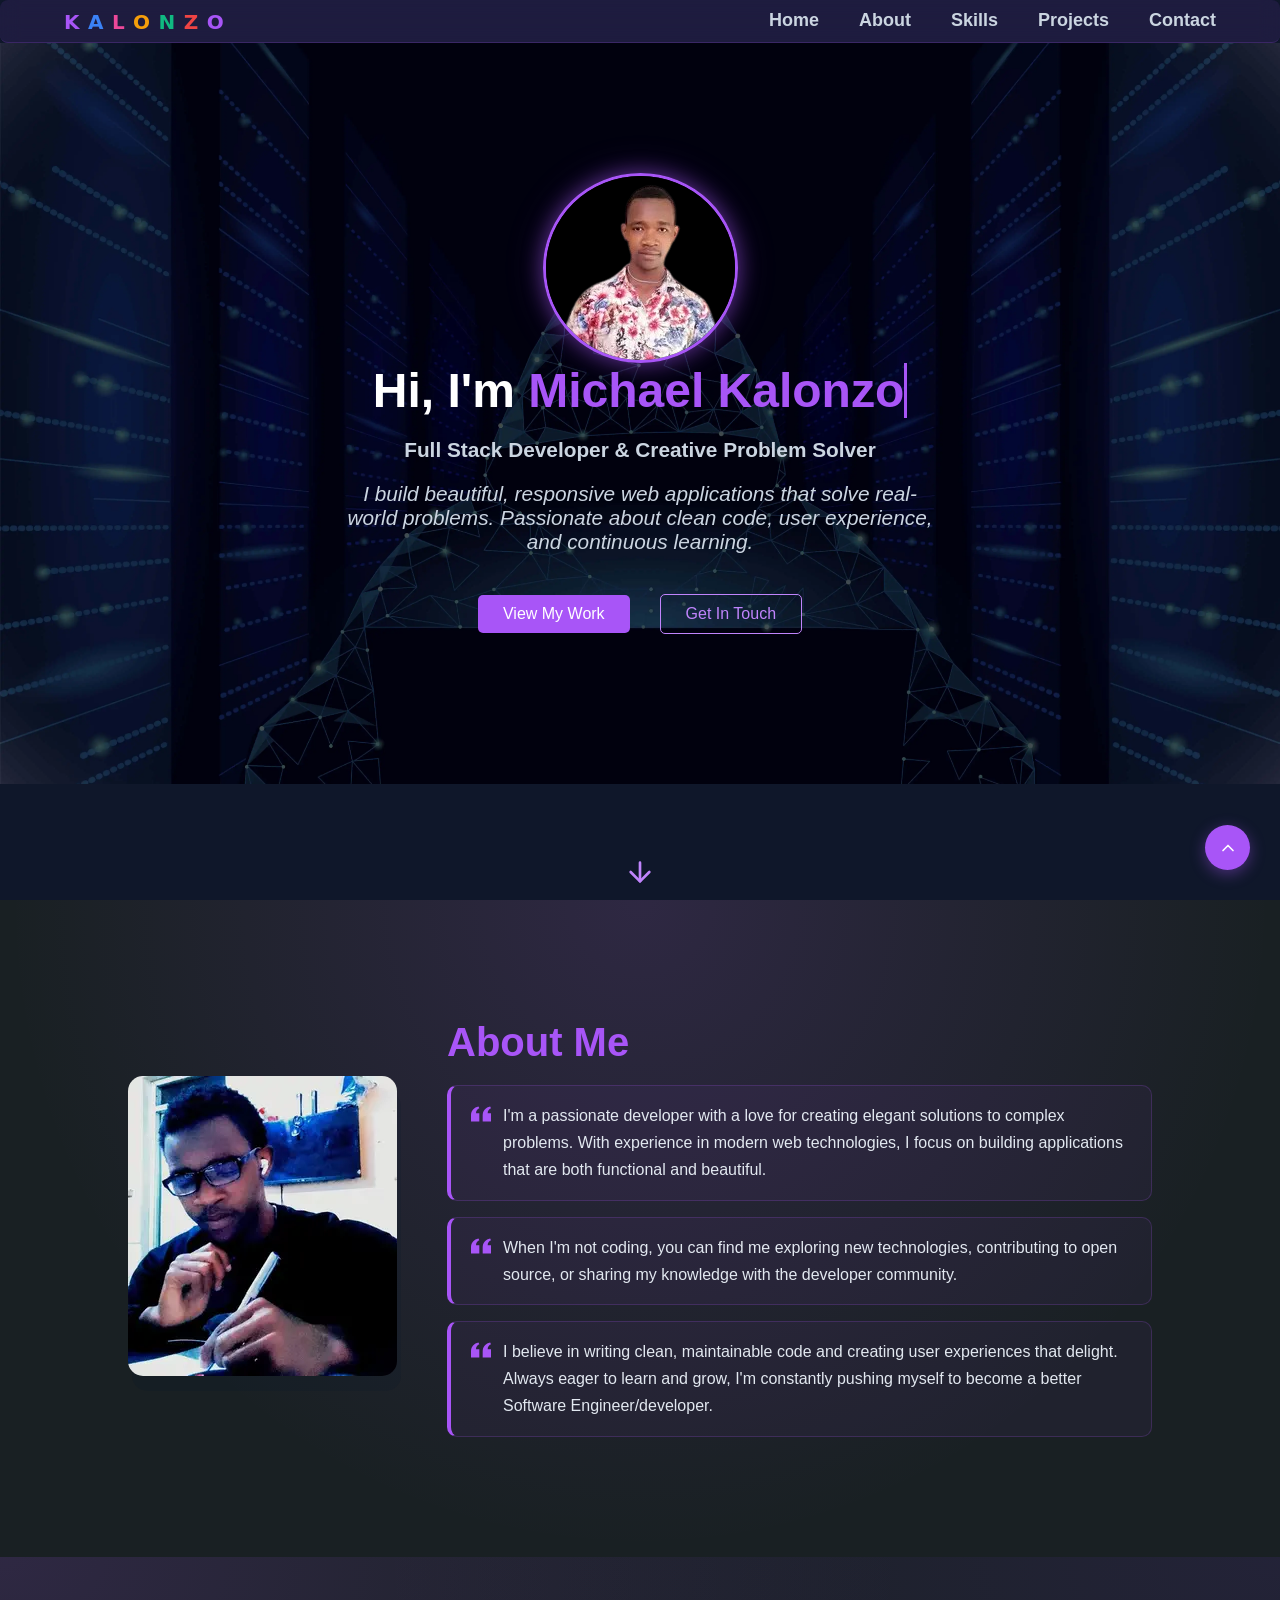
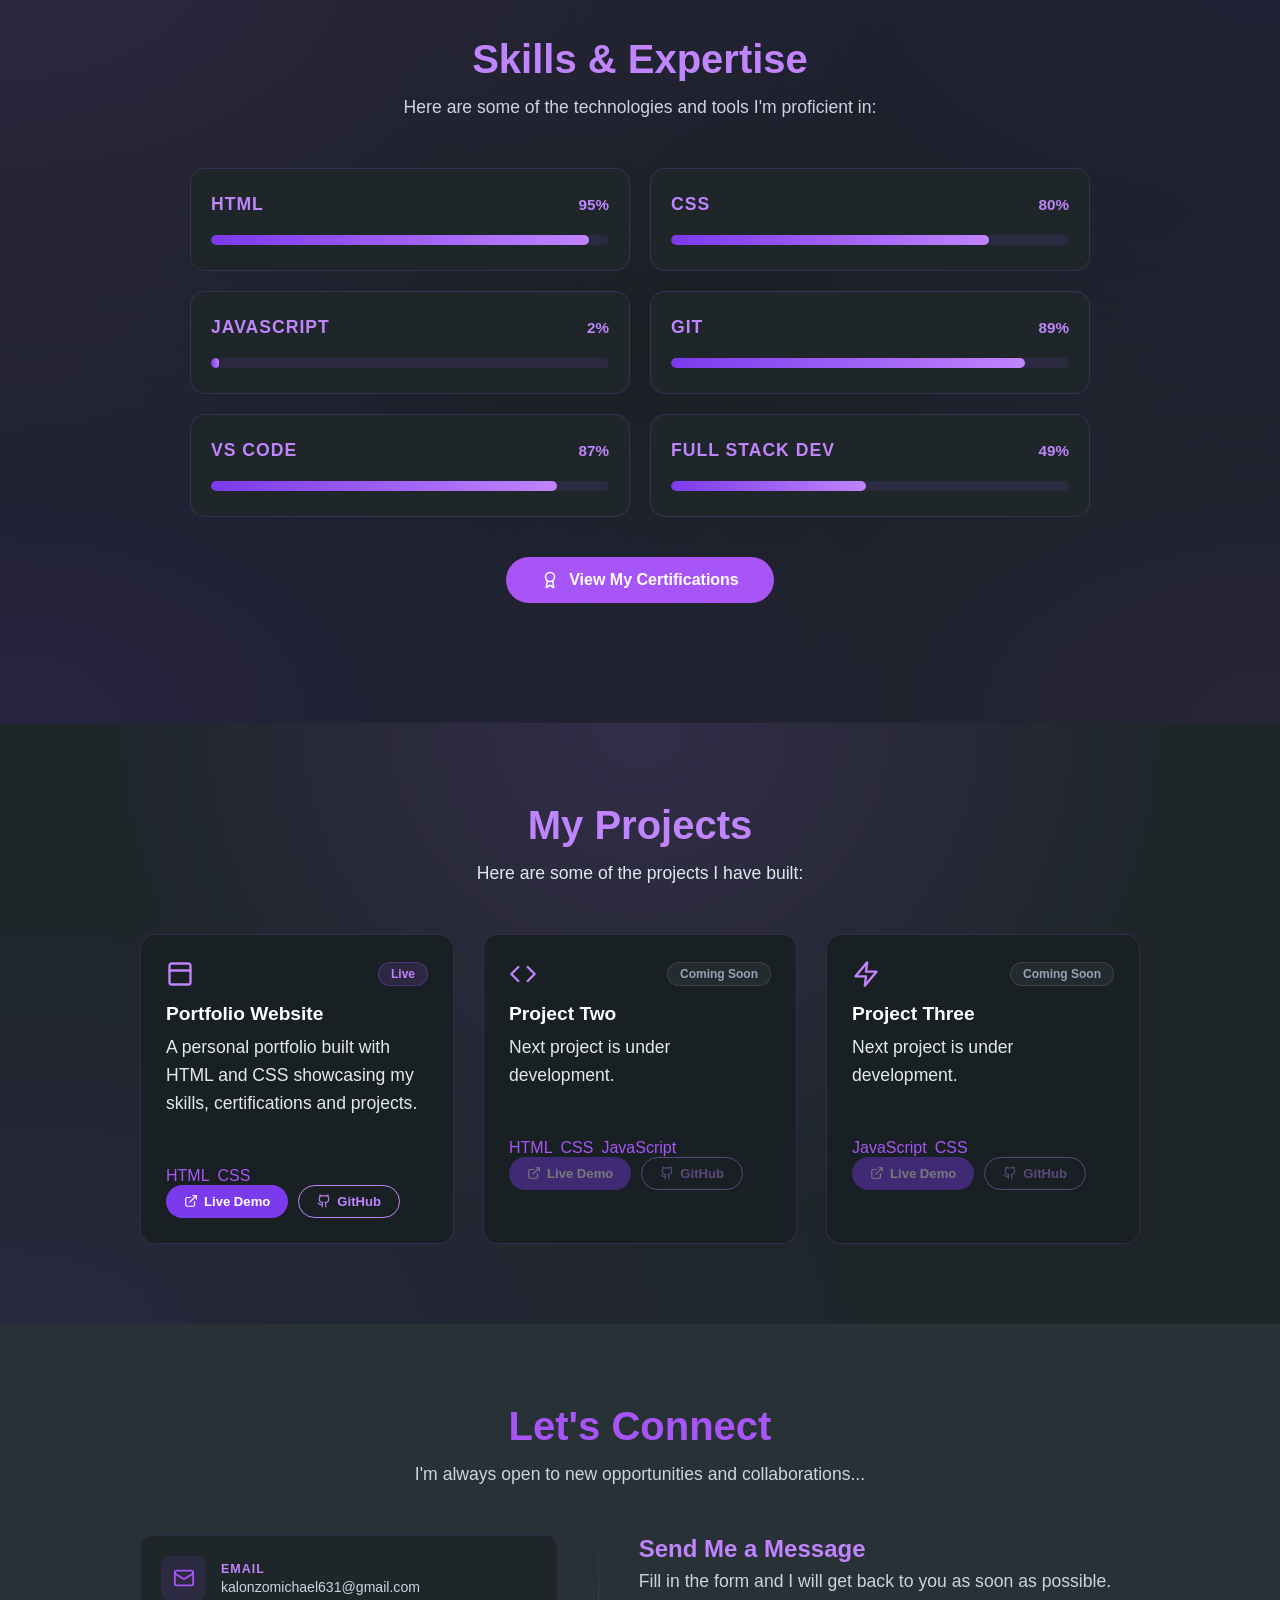
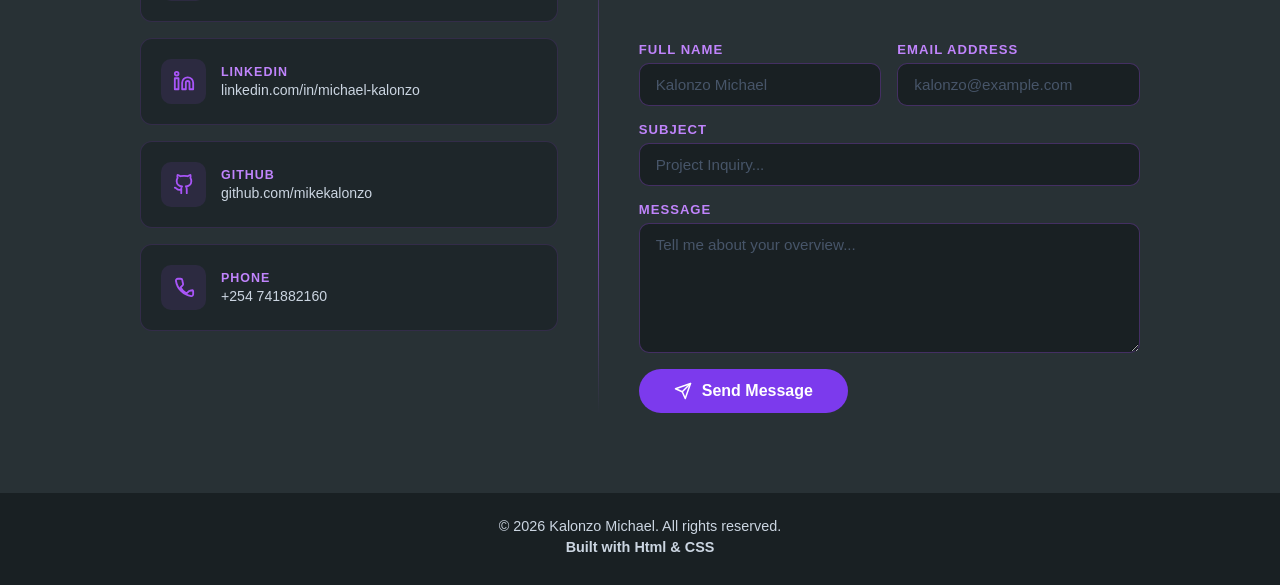
==== index.html @ 5a6665bb "updated the profile pic" ====
<!DOCTYPE html>
<html lang="en">
<head>
    <meta charset="UTF-8">
  <meta name="viewport" content="width=device-width, initial-scale=1.0">
    <title>Michael kalonzo</title>
    <link rel="stylesheet" href="style.css">
    <meta name="description" content="Michael Kalonzo - Full Stack Developer portfolio specializing in HTML, CSS and JavaScript.">
<!-- Google Analytics -->
<script async src="https://www.googletagmanager.com/gtag/js?id=G-BMLFF37FKC"></script>
<script>
    window.dataLayer = window.dataLayer || [];
    function gtag(){dataLayer.push(arguments);}
    gtag('js', new Date());
    gtag('config', 'G-BMLFF37FKC');
</script>
</head>
<body>
  <nav>
       <div class="logo">
    <span class="l1">K</span>
    <span class="l2">A</span>
    <span class="l3">L</span>
    <span class="l4">O</span>
    <span class="l5">N</span>
    <span class="l6">Z</span>
    <span class="l7">O</span>
</div>
      <ul>
        <li><a href="#home">Home</a></li>
        <li><a href="#about">About</a></li>
        <li><a href="#skills">Skills</a></li>
        <li><a href="#projects">Projects</a></li>
        <li><a href="#contact">Contact</a></li>
        </ul>
    </nav>
     <main>
        <section id="home">
<header class="hero"> 
    <img src="mike.profile.png.png" alt="Michael Kalonzo" class="profile-pic"> 
<h1>Hi, I'm <span class="typing">Michael Kalonzo</span></h1>
      <p><strong>Full Stack Developer & Creative Problem Solver</strong></p>
      <p><em>I build beautiful, responsive web applications that solve real-world problems. Passionate about clean code, user experience, and continuous learning.</em></p>
      <div class="button">
         <a href="#projects" class="btn primary">View My Work</a>
            <a href="#contact" class="btn secondary">Get In Touch</a>
      </div>
</header>
<div class="scroll-arrow">
    <a href="#about" aria-label="Scroll down to About section">
        <svg xmlns="http://www.w3.org/2000/svg" width="32" height="48" viewBox="0 0 24 24" fill="none" stroke="#c084fc" stroke-width="2" stroke-linecap="round" stroke-linejoin="round">
            <line x1="12" y1="5" x2="12" y2="19"/>
            <polyline points="19 12 12 19 5 12"/>
        </svg>
    </a>
</div>
        </section>
<section id="about">
<div class="about-container">
    <!-- Left side: Image -->
    <div class="about-image">
       <img src="Mr.Me.webp" alt="Michael Kalonzo" 
     width="450" height="300" loading="lazy">
    </div>
    <!-- Right side: Text -->
   <div class="about-text">
    <h2>About Me</h2>

    <div class="about-quote-grid">

        <div class="quote-card">
            <div class="quote-icon">
                <svg xmlns="http://www.w3.org/2000/svg" width="20" height="20" viewBox="0 0 24 24" fill="#a855f7">
                    <path d="M14.017 21v-7.391c0-5.704 3.731-9.57 8.983-10.609l.995 2.151c-2.432.917-3.995 3.293-3.995 5.847h4v10h-9.983zm-14.017 0v-7.391c0-5.704 3.748-9.57 9-10.609l.996 2.151c-2.433.917-3.996 3.293-3.996 5.847h3.983v10h-9.983z"/>
                </svg>
            </div>
            <p>I'm a passionate developer with a love for creating elegant solutions to complex problems. With experience in modern web technologies, I focus on building applications that are both functional and beautiful.</p>
        </div>

        <div class="quote-card">
            <div class="quote-icon">
                <svg xmlns="http://www.w3.org/2000/svg" width="20" height="20" viewBox="0 0 24 24" fill="#a855f7">
                    <path d="M14.017 21v-7.391c0-5.704 3.731-9.57 8.983-10.609l.995 2.151c-2.432.917-3.995 3.293-3.995 5.847h4v10h-9.983zm-14.017 0v-7.391c0-5.704 3.748-9.57 9-10.609l.996 2.151c-2.433.917-3.996 3.293-3.996 5.847h3.983v10h-9.983z"/>
                </svg>
            </div>
            <p>When I'm not coding, you can find me exploring new technologies, contributing to open source, or sharing my knowledge with the developer community.</p>
        </div>

        <div class="quote-card">
            <div class="quote-icon">
                <svg xmlns="http://www.w3.org/2000/svg" width="20" height="20" viewBox="0 0 24 24" fill="#a855f7">
                    <path d="M14.017 21v-7.391c0-5.704 3.731-9.57 8.983-10.609l.995 2.151c-2.432.917-3.995 3.293-3.995 5.847h4v10h-9.983zm-14.017 0v-7.391c0-5.704 3.748-9.57 9-10.609l.996 2.151c-2.433.917-3.996 3.293-3.996 5.847h3.983v10h-9.983z"/>
                </svg>
            </div>
            <p>I believe in writing clean, maintainable code and creating user experiences that delight. Always eager to learn and grow, I'm constantly pushing myself to become a better Software Engineer/developer.</p>
        </div>

    </div>
</div>   
</section>

<section id="skills">
    <h2>Skills & Expertise</h2>
    <p>Here are some of the technologies and tools I'm proficient in:</p>
    <div class="skills-container">
 <div class="skill-card">
     <div class="skill-header">
    <span class="skill-name">HTML</span>
    <span class="skill-percent">95%</span>
    </div>
    <div class="skill-bar">
        <div class="skill-fill" style="width: 95%;"></div>
    </div>
 </div>
 <div class="skill-card">
     <div class="skill-header">
    <span class="skill-name">CSS</span>
    <span class="skill-percent">80%</span>
    </div>
    <div class="skill-bar">
        <div class="skill-fill" style="width: 80%;"></div>
 </div>
 </div>
 <div class="skill-card">
     <div class="skill-header">
    <span class="skill-name">JavaScript</span>
    <span class="skill-percent">2%</span>
    </div>
    <div class="skill-bar">
        <div class="skill-fill" style="width: 2%;"></div>
    </div>
 </div>
 <div class="skill-card">
     <div class="skill-header">
<span class="skill-name">Git</span>
    <span class="skill-percent">89%</span>
         </div>
         <div class="skill-bar">
        <div class="skill-fill" style="width: 89%;"></div>
    </div>
 </div>
    <div class="skill-card">
         <div class="skill-header">
    <span class="skill-name">VS Code</span>
    <span class="skill-percent">87%</span>
    </div>
    <div class="skill-bar">
        <div class="skill-fill" style="width: 87%;"></div>
    </div>
    </div>
    <div class="skill-card">
         <div class="skill-header">
    <span class="skill-name">FULL STACK DEV</span>
    <span class="skill-percent">49%</span>
         </div>
    <div class="skill-bar">
        <div class="skill-fill" style="width: 49%;"></div>
    </div>
    </div>
    </div>
      <!-- Add this in your index.html, after the skills section -->
<div style="text-align: center; padding: 40px 0;">
    <a href="certifications.html" class="cert-nav-btn">
        <svg xmlns="http://www.w3.org/2000/svg" width="18" height="18" viewBox="0 0 24 24" fill="none" stroke="currentColor" stroke-width="2" stroke-linecap="round" stroke-linejoin="round">
            <circle cx="12" cy="8" r="6"/>
            <path d="M15.477 12.89L17 22l-5-3-5 3 1.523-9.11"/>
        </svg>
        View My Certifications
    </a>
</div>
</section>
<section id="projects">
    <h2>My Projects</h2>
    <p>Here are some of the projects I have built:</p>

    <div class="projects-container">

        <!-- Project 1 -->
        <div class="project-card">
            <div class="project-top">
                <svg xmlns="http://www.w3.org/2000/svg" width="28" height="28" viewBox="0 0 24 24" fill="none" stroke="#c084fc" stroke-width="2" stroke-linecap="round" stroke-linejoin="round">
                    <rect x="3" y="3" width="18" height="18" rx="2"/><path d="M3 9h18"/>
                </svg>
                <span class="project-status">Live</span>
            </div>
            <div class="project-info">
                <h3>Portfolio Website</h3>
                <p>A personal portfolio built with HTML and CSS showcasing my skills, certifications and projects.</p>
                <div class="project-tags">
                    <span class="tag">HTML</span>
                    <span class="tag">CSS</span>
                </div>
                <div class="project-links">
                    <a href="https://michael-kalonzo-portofolio.vercel.app" target="_blank" class="link-demo">
                        <svg xmlns="http://www.w3.org/2000/svg" width="14" height="14" viewBox="0 0 24 24" fill="none" stroke="currentColor" stroke-width="2" stroke-linecap="round" stroke-linejoin="round">
                            <path d="M18 13v6a2 2 0 0 1-2 2H5a2 2 0 0 1-2-2V8a2 2 0 0 1 2-2h6"/>
                            <polyline points="15 3 21 3 21 9"/><line x1="10" y1="14" x2="21" y2="3"/>
                        </svg>
                        Live Demo
                    </a>
                    <a href="https://github.com/mikekalonzo" target="_blank" class="link-github">
                        <svg xmlns="http://www.w3.org/2000/svg" width="14" height="14" viewBox="0 0 24 24" fill="none" stroke="currentColor" stroke-width="2" stroke-linecap="round" stroke-linejoin="round">
                            <path d="M15 22v-4a4.8 4.8 0 0 0-1-3.5c3 0 6-2 6-5.5.08-1.25-.27-2.48-1-3.5.28-1.15.28-2.35 0-3.5 0 0-1 0-3 1.5-2.64-.5-5.36-.5-8 0C6 2 5 2 5 2c-.3 1.15-.3 2.35 0 3.5A5.403 5.403 0 0 0 4 9c0 3.5 3 5.5 6 5.5-.39.49-.68 1.05-.85 1.65-.17.6-.22 1.23-.15 1.85v4"/>
                            <path d="M9 18c-4.51 2-5-2-7-2"/>
                        </svg>
                        GitHub
                    </a>
                </div>
            </div>
        </div>

        <!-- Project 2 -->
        <div class="project-card">
            <div class="project-top">
                <svg xmlns="http://www.w3.org/2000/svg" width="28" height="28" viewBox="0 0 24 24" fill="none" stroke="#c084fc" stroke-width="2" stroke-linecap="round" stroke-linejoin="round">
                    <polyline points="16 18 22 12 16 6"/><polyline points="8 6 2 12 8 18"/>
                </svg>
                <span class="project-status coming">Coming Soon</span>
            </div>
            <div class="project-info">
                <h3>Project Two</h3>
                <p>Next project is under development.</p>
                <div class="project-tags">
                    <span class="tag">HTML</span>
                    <span class="tag">CSS</span>
                    <span class="tag">JavaScript</span>
                </div>
                <div class="project-links">
                    <a href="#" class="link-demo disabled">
                        <svg xmlns="http://www.w3.org/2000/svg" width="14" height="14" viewBox="0 0 24 24" fill="none" stroke="currentColor" stroke-width="2" stroke-linecap="round" stroke-linejoin="round">
                            <path d="M18 13v6a2 2 0 0 1-2 2H5a2 2 0 0 1-2-2V8a2 2 0 0 1 2-2h6"/>
                            <polyline points="15 3 21 3 21 9"/><line x1="10" y1="14" x2="21" y2="3"/>
                        </svg>
                        Live Demo
                    </a>
                    <a href="#" class="link-github disabled">
                        <svg xmlns="http://www.w3.org/2000/svg" width="14" height="14" viewBox="0 0 24 24" fill="none" stroke="currentColor" stroke-width="2" stroke-linecap="round" stroke-linejoin="round">
                            <path d="M15 22v-4a4.8 4.8 0 0 0-1-3.5c3 0 6-2 6-5.5.08-1.25-.27-2.48-1-3.5.28-1.15.28-2.35 0-3.5 0 0-1 0-3 1.5-2.64-.5-5.36-.5-8 0C6 2 5 2 5 2c-.3 1.15-.3 2.35 0 3.5A5.403 5.403 0 0 0 4 9c0 3.5 3 5.5 6 5.5-.39.49-.68 1.05-.85 1.65-.17.6-.22 1.23-.15 1.85v4"/>
                            <path d="M9 18c-4.51 2-5-2-7-2"/>
                        </svg>
                        GitHub
                    </a>
                </div>
            </div>
        </div>

        <!-- Project 3 -->
        <div class="project-card">
            <div class="project-top">
                <svg xmlns="http://www.w3.org/2000/svg" width="28" height="28" viewBox="0 0 24 24" fill="none" stroke="#c084fc" stroke-width="2" stroke-linecap="round" stroke-linejoin="round">
                    <polygon points="13 2 3 14 12 14 11 22 21 10 12 10 13 2"/>
                </svg>
                <span class="project-status coming">Coming Soon</span>
            </div>
            <div class="project-info">
                <h3>Project Three</h3>
                <p>Next project is under development.</p>
                <div class="project-tags">
                    <span class="tag">JavaScript</span>
                    <span class="tag">CSS</span>
                </div>
                <div class="project-links">
                    <a href="#" class="link-demo disabled">
                        <svg xmlns="http://www.w3.org/2000/svg" width="14" height="14" viewBox="0 0 24 24" fill="none" stroke="currentColor" stroke-width="2" stroke-linecap="round" stroke-linejoin="round">
                            <path d="M18 13v6a2 2 0 0 1-2 2H5a2 2 0 0 1-2-2V8a2 2 0 0 1 2-2h6"/>
                            <polyline points="15 3 21 3 21 9"/><line x1="10" y1="14" x2="21" y2="3"/>
                        </svg>
                        Live Demo
                    </a>
                    <a href="#" class="link-github disabled">
                        <svg xmlns="http://www.w3.org/2000/svg" width="14" height="14" viewBox="0 0 24 24" fill="none" stroke="currentColor" stroke-width="2" stroke-linecap="round" stroke-linejoin="round">
                            <path d="M15 22v-4a4.8 4.8 0 0 0-1-3.5c3 0 6-2 6-5.5.08-1.25-.27-2.48-1-3.5.28-1.15.28-2.35 0-3.5 0 0-1 0-3 1.5-2.64-.5-5.36-.5-8 0C6 2 5 2 5 2c-.3 1.15-.3 2.35 0 3.5A5.403 5.403 0 0 0 4 9c0 3.5 3 5.5 6 5.5-.39.49-.68 1.05-.85 1.65-.17.6-.22 1.23-.15 1.85v4"/>
                            <path d="M9 18c-4.51 2-5-2-7-2"/>
                        </svg>
                        GitHub
                    </a>
                </div>
            </div>
        </div>

    </div>
</section><section id="contact">
    <h2>Let's Connect</h2>
    <p>I'm always open to new opportunities and collaborations...</p>

    <div class="contact-wrapper">

        <!-- LEFT SIDE - Contact Cards -->
        <div class="contact-left">

            <div class="contact-card">
                <div class="icon">
                    <svg xmlns="http://w3.org" width="24" height="24" viewBox="0 0 24 24" fill="none" stroke="currentColor" stroke-width="2" stroke-linecap="round" stroke-linejoin="round"><rect width="20" height="16" x="2" y="4" rx="2"/><path d="m22 7-8.97 5.7a1.94 1.94 0 0 1-2.06 0L2 7"/></svg>
                </div>
                <div class="contact-info">
                    <span class="contact-label">Email</span>
                    <a href="mailto:kalonzomichael631@gmail.com" aria-label="Send me an email at kalonzomichael631@gmail.com">kalonzomichael631@gmail.com</a>
                </div>
            </div>

            <div class="contact-card">
                <div class="icon">
                    <svg xmlns="http://www.w3.org/2000/svg" width="24" height="24" viewBox="0 0 24 24" fill="none" stroke="currentColor" stroke-width="2" stroke-linecap="round" stroke-linejoin="round"><path d="M16 8a6 6 0 0 1 6 6v7h-4v-7a2 2 0 0 0-4 0v7h-4v-7a6 6 0 0 1 6-6z"/><rect width="4" height="12" x="2" y="9"/><circle cx="4" cy="4" r="2"/></svg>
                </div>
                <div class="contact-info">
                    <span class="contact-label">LinkedIn</span>
                    <a href="https://www.linkedin.com/in/michael-kalonzo-631b1b1b1/" target="_blank" aria-label="View my LinkedIn profile">linkedin.com/in/michael-kalonzo</a>
                </div>
            </div>

            <div class="contact-card">
                <div class="icon">
                    <svg xmlns="http://w3.org" width="24" height="24" viewBox="0 0 24 24" fill="none" stroke="currentColor" stroke-width="2" stroke-linecap="round" stroke-linejoin="round"><path d="M15 22v-4a4.8 4.8 0 0 0-1-3.5c3 0 6-2 6-5.5.08-1.25-.27-2.48-1-3.5.28-1.15.28-2.35 0-3.5 0 0-1 0-3 1.5-2.64-.5-5.36-.5-8 0C6 2 5 2 5 2c-.3 1.15-.3 2.35 0 3.5A5.403 5.403 0 0 0 4 9c0 3.5 3 5.5 6 5.5-.39.49-.68 1.05-.85 1.65-.17.6-.22 1.23-.15 1.85v4"/><path d="M9 18c-4.51 2-5-2-7-2"/></svg>
                </div>
                <div class="contact-info">
                    <span class="contact-label">GitHub</span>
                    <a href="https://github.com/mikekalonzo" target="_blank" aria-label="View my GitHub profile">github.com/mikekalonzo</a>
                </div>
            </div>

            <div class="contact-card">
                <div class="icon">
                    <svg xmlns="http://www.w3.org/2000/svg" width="24" height="24" viewBox="0 0 24 24" fill="none" stroke="currentColor" stroke-width="2" stroke-linecap="round" stroke-linejoin="round"><path d="M22 16.92v3a2 2 0 0 1-2.18 2A19.79 19.79 0 0 1 3.21 5.18 2 2 0 0 1 5.23 3h3a2 2 0 0 1 2 1.72c.13 1.21.37 2.39.72 3.53a2 2 0 0 1-.45 1.95l-2.27 2.27a16 16 0 0 0 6.59 6.59l2.27-2.27a2 2 0 0 1 .95-.52c1.14-.35 2.33-.59 3.54-.72A2 2 0 0 1 22 16.92z"/></svg>
                </div>
                <div class="contact-info">
                    <span class="contact-label">Phone</span>
                    <a href="tel:+254741882160" aria-label="Call me at +254 741882160">+254 741882160</a>
                </div>
            </div>

        </div>

        <!-- DIVIDING LINE -->
        <div class="contact-divider"></div>

        <!-- RIGHT SIDE - Contact Form -->
        <div class="contact-right">
            <h3>Send Me a Message</h3>
            <p>Fill in the form and I will get back to you as soon as possible.</p>

            <form class="contact-form" action="https://formspree.io/f/mqeozejb" method="POST">

                <div class="form-row">
                    <div class="form-group">
                        <label for="name">Full Name</label>
                        <input type="text" id="name" name="name" placeholder="Kalonzo Michael" required>
                    </div>
                    <div class="form-group">
                        <label for="email">Email Address</label>
                        <input type="email" id="email" name="email" placeholder="kalonzo@example.com" required>
                    </div>
                </div>

                <div class="form-group">
                    <label for="subject">Subject</label>
                    <input type="text" id="subject" name="subject" placeholder="Project Inquiry..." required>
                </div>

                <div class="form-group">
                    <label for="message">Message</label>
                    <textarea id="message" name="message" rows="5" placeholder="Tell me about your overview..." required></textarea>
                </div>

                <button type="submit" class="submit-btn">
                    <svg xmlns="http://www.w3.org/2000/svg" width="18" height="18" viewBox="0 0 24 24" fill="none" stroke="currentColor" stroke-width="2" stroke-linecap="round" stroke-linejoin="round">
                        <line x1="22" y1="2" x2="11" y2="13"/>
                        <polygon points="22 2 15 22 11 13 2 9 22 2"/>
                    </svg>
                    Send Message
                </button>

            </form>
        </div>

    </div>
</section>
    
    </main>
    <footer>
        <div class="footer-content">
        <p>&copy; 2026 Kalonzo Michael. All rights reserved.</p>
        <p class="built-with">Built with Html & CSS</p>
        </div>
    </footer>
    <!-- Back to top button -->
    <a href="#home" class="back-top" aria-label="Back to top">
        <svg xmlns="http://www.w3.org/2000/svg" width="20" height="20" viewBox="0 0 24 24" fill="none" stroke="currentColor" stroke-width="2" stroke-linecap="round" stroke-linejoin="round">
            <polyline points="18 15 12 9 6 15"/>
        </svg>
    </a>
</body>
</html>
---- style.css ----
/* General Styles */
* {
    margin: 0;
    padding: 0;
    box-sizing: border-box;
}
html {
    scroll-behavior: smooth;
}


body {
        font-family: 'Segoe UI', Tahoma, Geneva, Verdana, sans-serif;
    margin: 0;
    padding: 0;
    background-color: #0f172a; /* Dark background color */
    color: white; /* Text color */      
}
/* image styling */
img.profile-pic {
    width: 195px;
    height: 190px;
    border-radius: 50%;
    object-fit: cover;
    margin: 0 auto;
    display: block;
     border: 3px solid #a855f7;
    box-shadow: 0 0 20px rgba(168, 85, 247, 0.5),
                0 0 40px rgba(168, 85, 247, 0.2);
    transition: all 0.4s ease;
    
}
img.profile-pic:hover {
    transform: scale(1.05);
    box-shadow: 0 0 30px rgba(168, 85, 247, 0.8),
                0 0 60px rgba(168, 85, 247, 0.4);
}
.typing {
    color: #a855f7;
    border-right: 3px solid #a855f7;
    display: inline-block;
    animation: blink 0.9s step-end infinite;
}

@keyframes blink {
    50% { border-color: transparent }
}

span {
    color: #a855f7 /* Purple color for span text */
}
/* Navigation Bar */
nav {
      background-color: rgba(168, 85, 247, 0.1);
    backdrop-filter: blur(10px);
    border-bottom: 1px solid rgba(168, 85, 247, 0.2);
    padding: 10px 5% 8px;
    display: flex;
    justify-content: space-between;
    position: sticky;
    top: 0;
      z-index: 1000; /* Ensure it stays above other content */
      border-radius: 8px;

}
nav ul {
    list-style: none;
    display: flex;
    gap: 20px;
    margin: 0;
    padding: 0;
    
}
nav ul li {
    margin-left: 20px;
}
nav a {
    color:  #cbd5e1;
    text-decoration: none;
    font-size: 18px;
    transition: color 0.2s ease;
    font-weight: bold;
   
}
nav a:hover {
    color: #a855f7; /* Purple color on hover */
}
@media (max-width: 768px) {
    nav {
        flex-direction: column;
        align-items: center;
        gap: 20px;
        padding: 15px 5%;
    }

    nav ul {
        flex-wrap: wrap;
        justify-content: center;
        gap: 20px;
    }

    nav ul li {
        margin-left: 0;
    }

    nav a {
        font-size: 16px;
    }
}
/* Hero Section */
.hero {
    padding: 130px 40px 150px;
    text-align: center;
    background-image: url('Hacker.webp'); /* Replace with your background image */
    background-size: cover;
    background-position: center;
    min-height: 400px; /* Ensure it takes up enough vertical space */
    align-items: center;
     display: flex;
     justify-content: center;
     flex-direction: column;
     
}
.hero h1 {
    font-size: 3rem;
}

    .hero p {
    font-size: 1.3rem;
    margin-top: 20px;
    max-width: 600px;
    margin-left: auto;
    margin-right: auto;
    color: #cbd5e1
}

.button {
    display: flex;
    justify-content: center;
    align-items: center;
    gap: 30px;
    margin-top: 40px;
}
.btn {
    display: inline-block;
    padding: 10px 25px;
    color: white;
    text-decoration: none;
    border-radius: 5px;
    margin-top: 0;
}
.primary {
     background: #a855f7; 
    color: #ffffff;
}

.secondary {
     border: 1px solid #c084fc;
      color: #c084fc; 
    }
.secondary:hover {
    background: black;
    color: white;
    font-weight: bold;
}
@media (max-width: 768px) {
    .hero {
        padding: 80px 15px 30px;
        min-height: auto;
    }

    .hero h1 {
        font-size: 1.8rem;
    }

    .hero p {
        font-size: 1rem;
        margin-top: 15px;
        max-width: 100%;
    }

    img.profile-pic {
        width: 130px;
        height: 130px;
    }

    .btn {
        padding: 8px 18px;
        font-size: 0.9rem;
        margin: 6px;
    }

    .button {
        display: flex;
        flex-direction: row;
        align-items: center;
        gap: 10px;
    }
}
.logo span {
    font-weight: 800;
    font-size: 20px;
    letter-spacing: 4px;
    transition: all 0.3s ease;
    display: inline-block;
    font-family: system-ui, -apple-system, BlinkMacSystemFont, 'Segoe UI', Roboto, Oxygen, Ubuntu, Cantarell, 'Open Sans', 'Helvetica Neue', sans-serif;
}

/* Each letter gets its own color */
.l1 { color: #a855f7; }  /* purple */
.l2 { color: #3b82f6; }  /* blue */
.l3 { color: #ec4899; }  /* pink */
.l4 { color: #f59e0b; }  /* yellow */
.l5 { color: #10b981; }  /* green */
.l6 { color: #ef4444; }  /* red */
.l7 { color: #a855f7; }  /* purple */

/* Each letter bounces up on hover */
.logo:hover .l1 { transform: translateY(-4px); }
.logo:hover .l2 { transform: translateY(-4px); animation-delay: 0.05s; }
.logo:hover .l3 { transform: translateY(-4px); animation-delay: 0.1s; }
.logo:hover .l4 { transform: translateY(-4px); animation-delay: 0.15s; }
.logo:hover .l5 { transform: translateY(-4px); animation-delay: 0.2s; }
.logo:hover .l6 { transform: translateY(-4px); animation-delay: 0.25s; }
.logo:hover .l7 { transform: translateY(-4px); animation-delay: 0.3s; }


@media (max-width:768px) {
      .logo {
        margin-left: 0;
        font-size: 20px;
        letter-spacing: 3px;
        justify-content: center;
        color:#c084fc;
    }
}
.about-container {
    display: flex;
    align-items: center; /* Center items vertically */
    gap: 50px; /* Space between image and text */
    padding: 120px 10%;
    width: 100%;
    box-sizing: border-box;
    background-color: rgb(25, 32, 35);
  background-image: radial-gradient(ellipse at top, rgba(168, 85, 247, 0.15), transparent 70%);
}
.about-image img {
    max-width: 450px; /* prevent image from being too large */
    width: 100%;
    height: 300px;
    border-radius: 15px; /* Rounded corners */
    box-shadow: 4px 15px rgba(5, 21, 41, 0.15);
}
.about-text {
    flex: 1; /* Take up remaining space */
}
.about-text h2 {
    font-size: 2.5rem;
    margin-bottom: 20px;
    color: #a855f7; /* Purple color for heading */
}
.about-text p {
    font-size: 1.2rem;
    line-height: 1.6;
    color: #cbd5e1; /* Lighter text color for readability */
    margin-bottom: 15px;
}
.about-quote-grid {
    display: grid;
    grid-template-columns: 1fr;
    gap: 16px;
    margin-top: 20px;
}
.quote-card {
    background-color: rgba(168, 85, 247, 0.05);
    border: 1px solid rgba(168, 85, 247, 0.2);
    border-left: 4px solid #a855f7; /* purple left border accent */
    border-radius: 10px;
    padding: 16px 20px;
    display: flex;
    gap: 12px;
    align-items: flex-start;
    transition: all 0.3s ease;
}
.quote-card:hover {
    background-color: rgba(168, 85, 247, 0.1);
    border-left-color: #c084fc;
    transform: translateX(5px); /* slides right on hover */
}
.quote-icon {
    flex-shrink: 0;
    margin-top: 2px;
}

.quote-card p {
    font-size: 1rem;
    line-height: 1.7;
    color: #e2e8f0;
    margin: 0;
}

/* Mobile */
@media (max-width: 768px) {
    .quote-card {
        padding: 14px 16px;
    }

    .quote-card p {
        font-size: 0.9rem;
    }
}
.cert-nav-btn {
    display: inline-flex;
    align-items: center;
    gap: 10px;
    padding: 14px 35px;
    background-color: #a855f7;
    color: #ffffff;
    border-radius: 25px;
    text-decoration: none;
    font-weight: bold;
    font-size: 1rem;
    transition: all 0.3s ease;
}

.cert-nav-btn:hover {
    background-color: transparent;
    border: 2px solid #c084fc;
    color: #c084fc;
}
/* Media Queries for Responsiveness */
@media (max-width: 768px) {
    .about-container {
        flex-direction: column;
        text-align: center;
        padding: 40px 5%;
        gap: 20px;
    }
    .about-image img {
        max-width: 100%;
        height: auto;
    }
    .about-text {
        margin-top: 20px;
    }
    .about-text h2 {
        font-size: 1.6rem;
        margin-bottom: 12px;
    }
    .about-text p {
        font-size: 0.95rem;
        margin-bottom: 10px;
        line-height: 1.5;
    }
}
/* Contact Section */
#contact {
    padding: 80px 10%;
    background-color: rgb(40, 49, 53);
    text-align: center;
}

#contact h2 {
    font-size: 2.5rem;
    color: #a855f7;
    margin-bottom: 15px;
}

#contact p {
    font-size: 1.1rem;
    color: #cbd5e1;
    margin-bottom: 50px;
}

/* Grid container */
.contact-container {
    display: grid;
    grid-template-columns: repeat(2, 1fr); /* 2 cards per row */
    gap: 16px;
    margin-bottom: 40px;
    max-width: 700px;   /* keeps it centered and not too wide */
    margin: 0 auto 40px;
}

.contact-card {
    background-color: rgb(30, 38, 42);
    border: 1px solid rgba(168, 85, 247, 0.15);
    border-radius: 12px;
    padding: 20px;
    display: flex;
    flex-direction: row;  /* icon and text side by side */
    align-items: center;
    gap: 15px;
    transition: all 0.3s ease;
}

.contact-card:hover {
    border-color: #a855f7;
    transform: translateY(-3px);
    box-shadow: 0 8px 20px rgba(168, 85, 247, 0.15);
}

/* Icon */
.icon {
    background-color: rgba(168, 85, 247, 0.1);
    border-radius: 10px;
    width: 45px;
    height: 45px;
    display: flex;
    align-items: center;
    justify-content: center;
    flex-shrink: 0;  /* stops icon from shrinking */
}

.icon svg {
    color: #a855f7;
    width: 22px;
    height: 22px;
}

/* Text */
.contact-info {
    display: flex;
    flex-direction: column;
    gap: 3px;
    text-align: left;
}

.contact-label {
    font-size: 0.78rem;
    color: #c084fc;
    font-weight: bold;
    text-transform: uppercase;
    letter-spacing: 1px;
}

.contact-info a {
    font-size: 0.88rem;
    color: #cbd5e1;
    text-decoration: none;
    transition: color 0.3s ease;
}

.contact-info a:hover {
    color: #c084fc;
}
/* Mobile - stack to 1 column */
@media (max-width: 480px) {
    .contact-container {
        grid-template-columns: 1fr;
    }
}

/* Footer */
footer {
    background-color: rgb(25, 32, 35);
    padding: 25px 10%;
    text-align: center;
}

.footer-content p {
    color: #cbd5e1;
    font-size: 0.9rem;
    margin-bottom: 5px;
}
footer p:hover {
  color: #a855f7;
  transition: 0.3s;
  cursor: pointer;
}


.built-with {
    color: #a855f7;
    font-size: 0.85rem;
    font-weight: bold;
}

/* Mobile responsive */
@media (max-width: 768px) {
    .contact-container {
        grid-template-columns: repeat(2, 1fr); /* 2 cards per row on tablet */
    }
}

@media (max-width: 480px) {
    .contact-container {
        grid-template-columns: 1fr; /* 1 card per row on mobile */
    }

    #contact {
        padding: 60px 5%;
    }
}
/* Skill Section */
#skills {
    padding: 80px 10%;
    text-align: center;
    background-color: rgb(25, 32, 35);
    background-image:
        radial-gradient(at 0% 0%, rgba(168, 85, 247, 0.15) 0px, transparent 50%),
        radial-gradient(at 100% 0%, rgba(124, 58, 237, 0.1) 0px, transparent 50%),
        radial-gradient(at 100% 100%, rgba(168, 85, 247, 0.1) 0px, transparent 50%),
        radial-gradient(at 0% 100%, rgba(124, 58, 237, 0.15) 0px, transparent 50%);
}
#skills h2 {
    font-size: 2.5rem;
    color: #c084fc;
    margin-bottom: 15px;
}
#skills p {
    font-size: 1.1rem;
    color: #cbd5e1;
    margin-bottom: 50px;
    max-width: 600px;
    margin-left: auto;
    margin-right: auto;
}
.skills-container {
    display: grid;
     grid-template-columns: repeat(3, 1fr); /* exactly 3 columns */
    gap: 20px;
     max-width: 900px;    /* limits the total width */
     margin: 0 auto;
}
.skill-card {
    background-color: rgb(30, 38, 42);
    border: 1px solid rgba(168, 85, 247, 0.2);
    border-radius: 15px;
    padding: 25px 20px;
    transition: all 0.3s ease;
    text-align: left;
    text-align: left;
}
.skill-card:hover {
    border-color: #c084fc;
    transform: translateY(-5px);
    box-shadow: 0 10px 30px rgba(168, 85, 247, 0.2);
}
.skill-header {
    display: flex;
    align-items: center;
    margin-bottom: 20px;
    justify-content: space-between;
}
.skill-name {
    font-size: 1.1rem;
    color: #c084fc;
    font-weight: bold;
letter-spacing: 1px;
text-transform: uppercase;
}
.skill-percent {
    font-size: 0.95rem;
    color: #c084fc;
    font-weight: bold;
}
.skill-bar {
    width: 100%;
    height: 10px;
    background-color: rgba(168, 85, 247, 0.1);
    border-radius: 30px;
    overflow: hidden;
}
.skill-fill {
    height: 100%;
    border-radius: 30px;
    background: linear-gradient(90deg, #7c3aed, #c084fc);
}
/* Mobile */
@media (max-width: 768px) {
    #skills {
        padding: 60px 5%;
    }

    #skills h2 {
        font-size: 1.8rem;
    }

    #skills p {
        font-size: 0.95rem;
        margin-bottom: 30px;
    }

   .skills-container {
        grid-template-columns: repeat(2, 1fr); /* 2 columns on tablet */
    }
    .skill-card {
        padding: 20px 15px;
    }
}
 .skills-container {
        grid-template-columns: repeat(2, 1fr); /* 2 columns on tablet */
    }
.scroll-arrow {
    margin-top: 64px;
    display: flex;
    justify-content: center;
}

.scroll-arrow a {
    display: inline-block;
    animation: bounce 0.9s infinite;
    text-decoration: none;
    cursor: wait;
}

@keyframes bounce {
    0%, 100% { transform: translateY(0); }
    50% { transform: translateY(10px); }
}
#projects {
    padding: 80px 10%;
    text-align: center;
    background-color: rgb(30, 38, 42);
    background-image:
        radial-gradient(ellipse at top, rgba(168, 85, 247, 0.15), transparent 60%),
        radial-gradient(ellipse at bottom left, rgba(124, 58, 237, 0.1), transparent 50%);
}

#projects h2 {
    font-size: 2.5rem;
    color: #c084fc;
    margin-bottom: 15px;
}

#projects p {
    font-size: 1.1rem;
    color: #e2e8f0;
    margin-bottom: 50px;
}

.projects-container {
    display: grid;
    grid-template-columns: repeat(auto-fit, minmax(280px, 1fr));
    gap: 29px;
    max-width: 1000px;
    margin: 0 auto;
}

.project-card {
    background-color: rgb(25, 32, 35);
    border: 1px solid rgba(168, 85, 247, 0.2);
    border-radius: 15px;
    padding: 25px;
    text-align: left;
    display: flex;
    flex-direction: column;
    gap: 15px;
    transition: all 0.3s ease;
    position: relative;
    overflow: hidden;
}

.project-card::before {
    content: '';
    position: absolute;
    top: 0; left: 0; right: 0;
    height: 3px;
    background: linear-gradient(90deg, #7c3aed, #c084fc);
    opacity: 0;
    transition: opacity 0.3s ease;
}

.project-card:hover {
    border-color: #c084fc;
    transform: translateY(-5px);
    box-shadow: 0 10px 30px rgba(168, 85, 247, 0.2);
}

.project-card:hover::before {
    opacity: 1;
}

.project-top {
    display: flex;
    justify-content: space-between;
    align-items: center;
}

.project-status {
    font-size: 0.75rem;
    font-weight: 700;
    padding: 4px 12px;
    border-radius: 20px;
    background: rgba(168, 85, 247, 0.15);
    color: #c084fc;
    border: 1px solid rgba(168, 85, 247, 0.3);
}

.project-status.coming {
    background: rgba(255, 255, 255, 0.05);
    color: #94a3b8;
    border-color: rgba(255, 255, 255, 0.1);
}

.project-info h3 {
    font-size: 1.2rem;
    color: #ffffff;
    margin-bottom: 8px;
}

.project-info p {
    font-size: 0.9rem;
    color: #e2e8f0;
    line-height: 1.6;
    margin-bottom: 0;
}

.project-tags {
    display: flex;
    flex-wrap: wrap;
    gap: 8px;
}

.project-links {
    display: flex;
    gap: 10px;
    margin-top: auto;
}

.project-links a {
    display: inline-flex;
    align-items: center;
    gap: 6px;
    padding: 8px 18px;
    border-radius: 20px;
    text-decoration: none;
    font-size: 0.82rem;
    font-weight: 700;
    transition: all 0.3s ease;
}

.link-demo {
    background-color: #7c3aed;
    color: #ffffff;
}

.link-demo:hover {
    background-color: #c084fc;
}

.link-github {
    border: 1px solid #c084fc;
    color: #c084fc;
}

.link-github:hover {
    background-color: #c084fc;
    color: white;
}

.disabled {
    opacity: 0.4;
    pointer-events: none; /* makes button unclickable */
    cursor: not-allowed;
}

/* Mobile */
@media (max-width: 768px) {
    #projects { padding: 60px 5%; }
    .projects-container { grid-template-columns: 1fr; }
}
/* Fix form layout */
.contact-form {
    display: flex;
    flex-direction: column;
    gap: 16px;
}

.form-row {
    display: grid;
    grid-template-columns: 1fr 1fr;
    gap: 16px;
}

.form-group {
    display: flex;
    flex-direction: column;
    gap: 6px;
}

.form-group label {
    font-size: 0.82rem;
    color: #c084fc;
    font-weight: bold;
    letter-spacing: 1px;
    text-transform: uppercase;
}

.form-group input,
.form-group textarea {
    background-color: rgb(25, 32, 35);
    border: 1px solid rgba(168, 85, 247, 0.3);
    border-radius: 10px;
    padding: 12px 16px;
    color: #ffffff;
    font-size: 0.95rem;
    outline: none;
    transition: border 0.3s ease;
    font-family: inherit;
    width: 100%;
    box-sizing: border-box;
}

.form-group input:focus,
.form-group textarea:focus {
    border-color: #c084fc;
    box-shadow: 0 0 0 3px rgba(168, 85, 247, 0.1);
}

.form-group input::placeholder,
.form-group textarea::placeholder {
    color: #475569;
}

.form-group textarea {
    resize: vertical;
    min-height: 130px;
}

.submit-btn {
    display: inline-flex;
    align-items: center;
    justify-content: center;
    gap: 10px;
    padding: 13px 35px;
    background-color: #7c3aed;
    color: white;
    border: none;
    border-radius: 25px;
    font-size: 1rem;
    font-weight: bold;
    cursor: pointer;
    transition: all 0.3s ease;
    align-self: flex-start;
    font-family: inherit;
}

.submit-btn:hover {
    background-color: #c084fc;
    transform: translateY(-2px);
    box-shadow: 0 8px 20px rgba(168, 85, 247, 0.3);
}

/* Fix contact wrapper alignment */
.contact-wrapper {
    display: flex;
    gap: 0;
    align-items: flex-start;
    max-width: 1000px;
    margin: 0 auto;
    text-align: left;
}

.contact-left {
    flex: 1;
    padding-right: 40px;
    display: flex;
    flex-direction: column;
    gap: 16px;
}

.contact-divider {
    width: 1px;
    background: linear-gradient(
        to bottom,
        transparent,
        rgba(168, 85, 247, 0.8),
        transparent
    );
    align-self: stretch;
}

.contact-right {
    flex: 1.2;
    padding-left: 40px;
}

.contact-right h3 {
    font-size: 1.5rem;
    color: #c084fc;
    margin-bottom: 8px;
}

.contact-right > p {
    font-size: 0.9rem;
    color: #e2e8f0;
    margin-bottom: 20px;
}

/* Mobile fixes */
@media (max-width: 768px) {

    /* 1. Center "Send Me a Message" heading */
    .contact-right {
        padding-left: 0;
        text-align: center;
    }

    .contact-right h3 {
        text-align: center;
    }

    .contact-right > p {
        text-align: center;
    }

    /* Keep form labels left aligned */
    .form-group {
        text-align: left;
    }

    /* 2. Center contact cards */
    .contact-left {
        padding-right: 0;
        width: 100%;
        align-items: center;
    }

    .contact-card {
        width: 100%;
        max-width: 400px;
        margin: 0 auto;
    }

    /* 3. Fix zooming issue */
    .contact-wrapper {
        flex-direction: column;
        gap: 40px;
        width: 100%;
    }

    .contact-divider {
        width: 80%;
        height: 1px;
        margin: 0 auto;
        background: linear-gradient(
            to right,
            transparent,
            rgba(168, 85, 247, 0.8),
            transparent
        );
    }

    .form-row {
        grid-template-columns: 1fr;
    }

    .submit-btn {
        align-self: center;
    }
}

@media (max-width: 480px) {
    .contact-card {
        max-width: 100%;
    }

    #contact {
        padding: 60px 5%;
    }
}
/* Back to top button */
.back-top {
    position: fixed;
    bottom: 30px;
    right: 30px;
    background: #a855f7;
    color: white;
    width: 45px;
    height: 45px;
    border-radius: 50%;
    display: flex;
    align-items: center;
    justify-content: center;
    text-decoration: none;
    box-shadow: 0 4px 15px rgba(168, 85, 247, 0.4);
    transition: all 0.3s ease;
    z-index: 999;
}

.back-top:hover {
    background: #7c3aed;
    transform: translateY(-3px);
    box-shadow: 0 8px 20px rgba(168, 85, 247, 0.5);
}
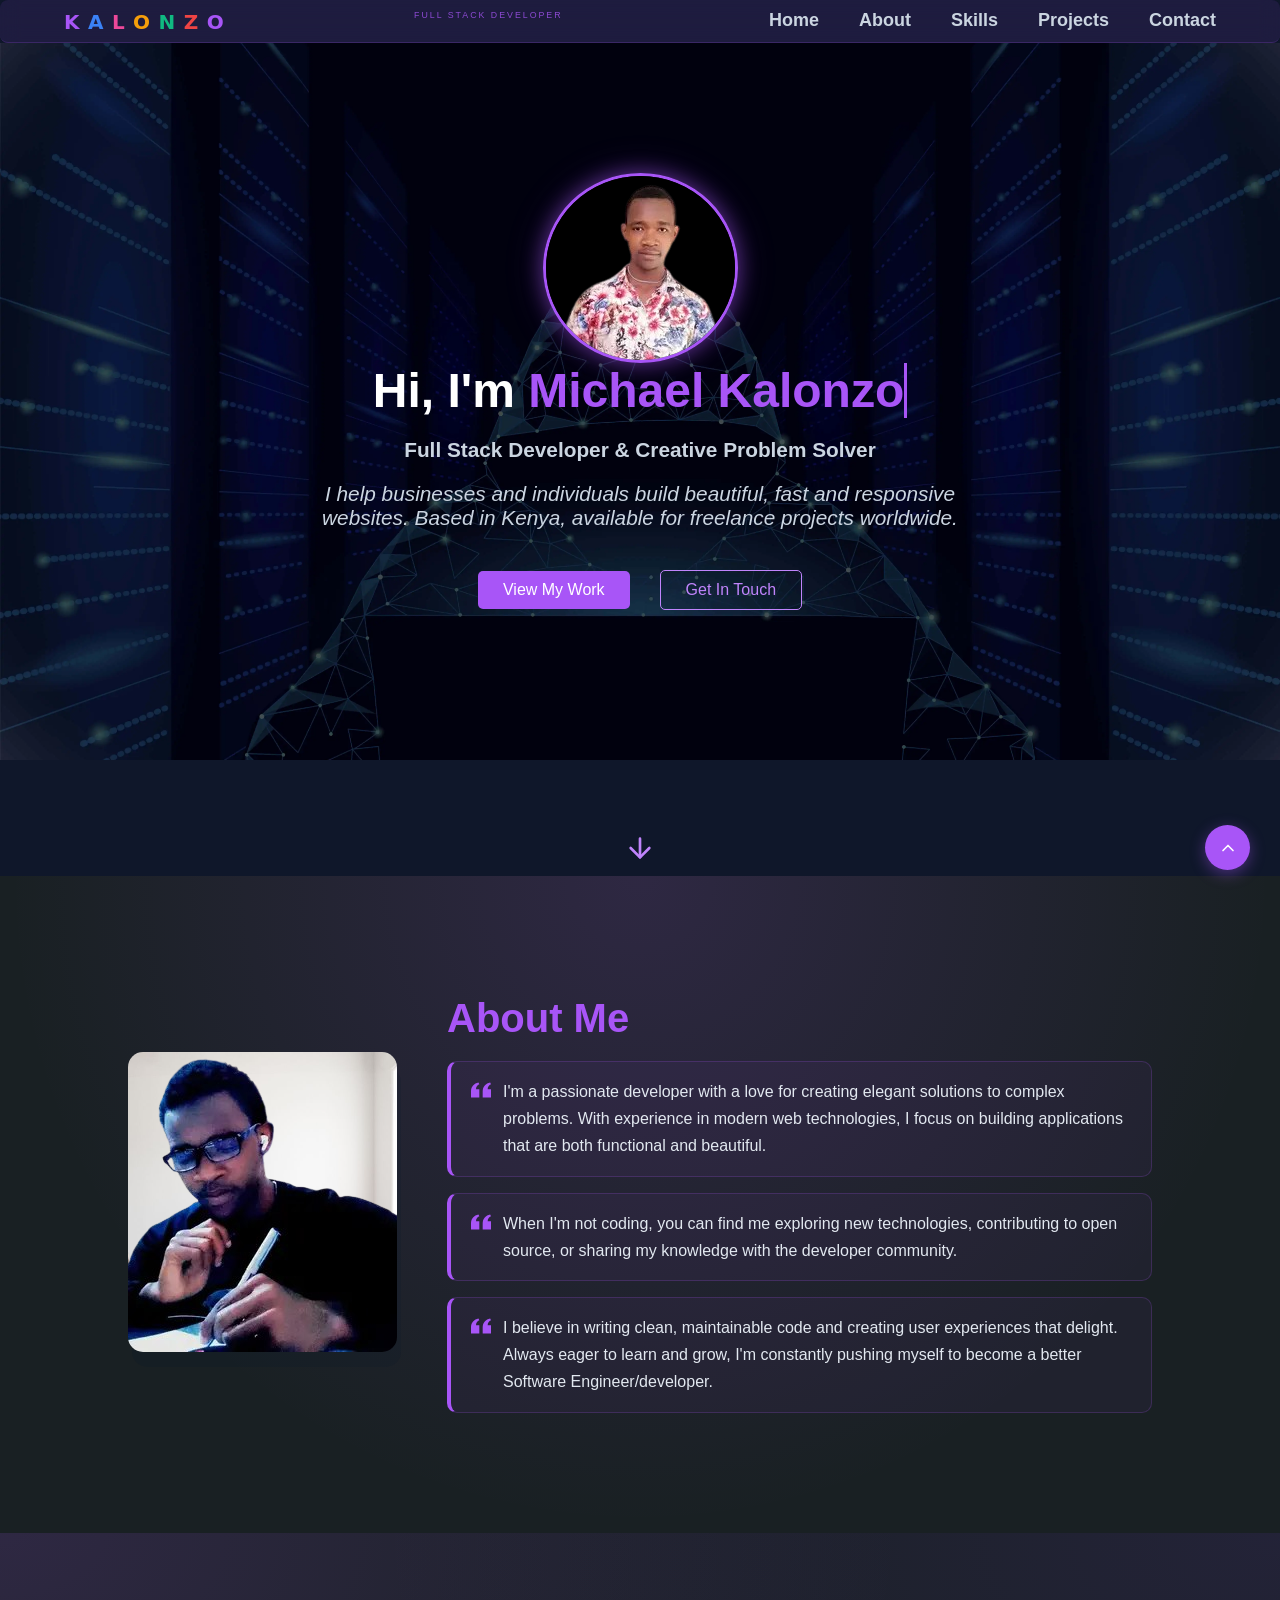
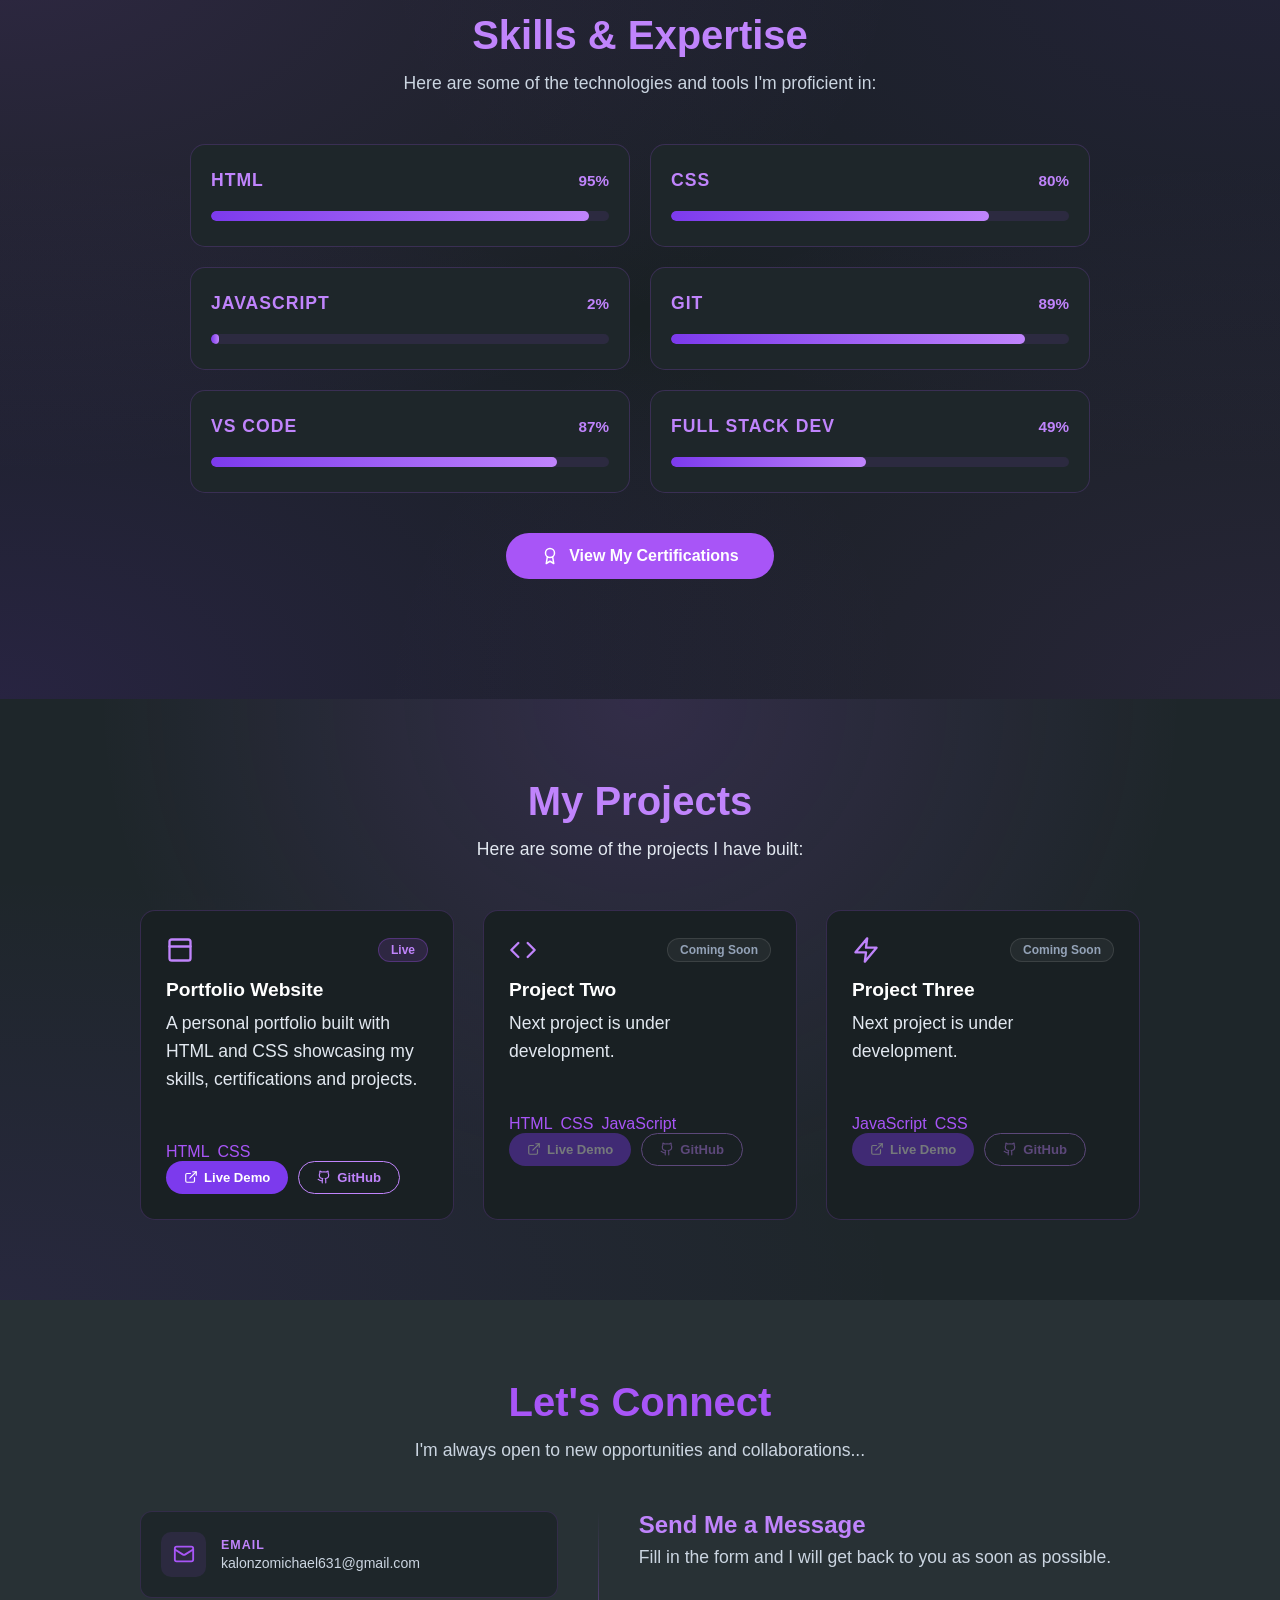
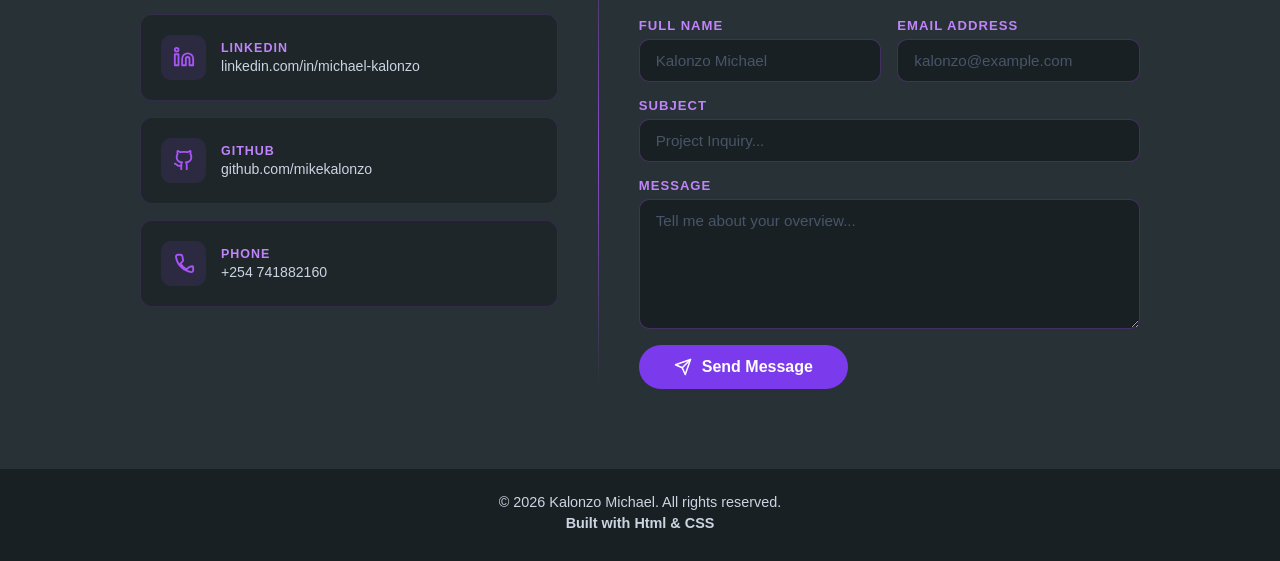
==== commit 2ac312cd: "added open graph" ====
--- a/index.html
+++ b/index.html
@@ -5,7 +5,16 @@
   <meta name="viewport" content="width=device-width, initial-scale=1.0">
     <title>Michael kalonzo</title>
     <link rel="stylesheet" href="style.css">
-    <meta name="description" content="Michael Kalonzo - Full Stack Developer portfolio specializing in HTML, CSS and JavaScript.">
+      <meta name="description" content="Michael Kalonzo | Software Developer based in Kenya. 
+I build fast, beautiful and responsive websites 
+that help businesses grow online..">
+
+    <!-- Open Graph Tags -->
+    <meta property="og:title" content="Michael Kalonzo - Full Stack Developer">
+    <meta property="og:description" content="Portfolio of Michael Kalonzo - Full Stack Developer specializing in HTML, CSS and JavaScript.">
+    <meta property="og:image" content="https://michael-kalonzo-portofolio.vercel.app/mike.profile.webp">
+    <meta property="og:url" content="https://michael-kalonzo-portofolio.vercel.app">
+    <meta property="og:type" content="website">
 <!-- Google Analytics -->
 <script async src="https://www.googletagmanager.com/gtag/js?id=G-BMLFF37FKC"></script>
 <script>
@@ -26,6 +35,7 @@
     <span class="l6">Z</span>
     <span class="l7">O</span>
 </div>
+   <div class="logo-sub">Full Stack Developer</div>
       <ul>
         <li><a href="#home">Home</a></li>
         <li><a href="#about">About</a></li>
@@ -40,7 +50,9 @@
     <img src="mike.profile.png.png" alt="Michael Kalonzo" class="profile-pic"> 
 <h1>Hi, I'm <span class="typing">Michael Kalonzo</span></h1>
       <p><strong>Full Stack Developer & Creative Problem Solver</strong></p>
-      <p><em>I build beautiful, responsive web applications that solve real-world problems. Passionate about clean code, user experience, and continuous learning.</em></p>
+      <p><em>I help businesses and individuals build beautiful, 
+fast and responsive websites. Based in Kenya, 
+available for freelance projects worldwide.</em></p>
       <div class="button">
          <a href="#projects" class="btn primary">View My Work</a>
             <a href="#contact" class="btn secondary">Get In Touch</a>
@@ -59,7 +71,7 @@
 <div class="about-container">
     <!-- Left side: Image -->
     <div class="about-image">
-       <img src="Mr.Me.webp" alt="Michael Kalonzo" 
+       <img src="Mr.Me-png.png" alt="Michael Kalonzo" 
      width="450" height="300" loading="lazy">
     </div>
     <!-- Right side: Text -->
--- a/style.css
+++ b/style.css
@@ -129,7 +129,7 @@
     .hero p {
     font-size: 1.3rem;
     margin-top: 20px;
-    max-width: 600px;
+    max-width: 700px;
     margin-left: auto;
     margin-right: auto;
     color: #cbd5e1
@@ -205,6 +205,14 @@
     transition: all 0.3s ease;
     display: inline-block;
     font-family: system-ui, -apple-system, BlinkMacSystemFont, 'Segoe UI', Roboto, Oxygen, Ubuntu, Cantarell, 'Open Sans', 'Helvetica Neue', sans-serif;
+}
+.logo-sub {
+    font-size: 0.55rem;
+    color: #a855f7;
+    letter-spacing: 2px;
+    text-transform: uppercase;
+    text-align: center;
+    opacity: 0.8;
 }
 
 /* Each letter gets its own color */
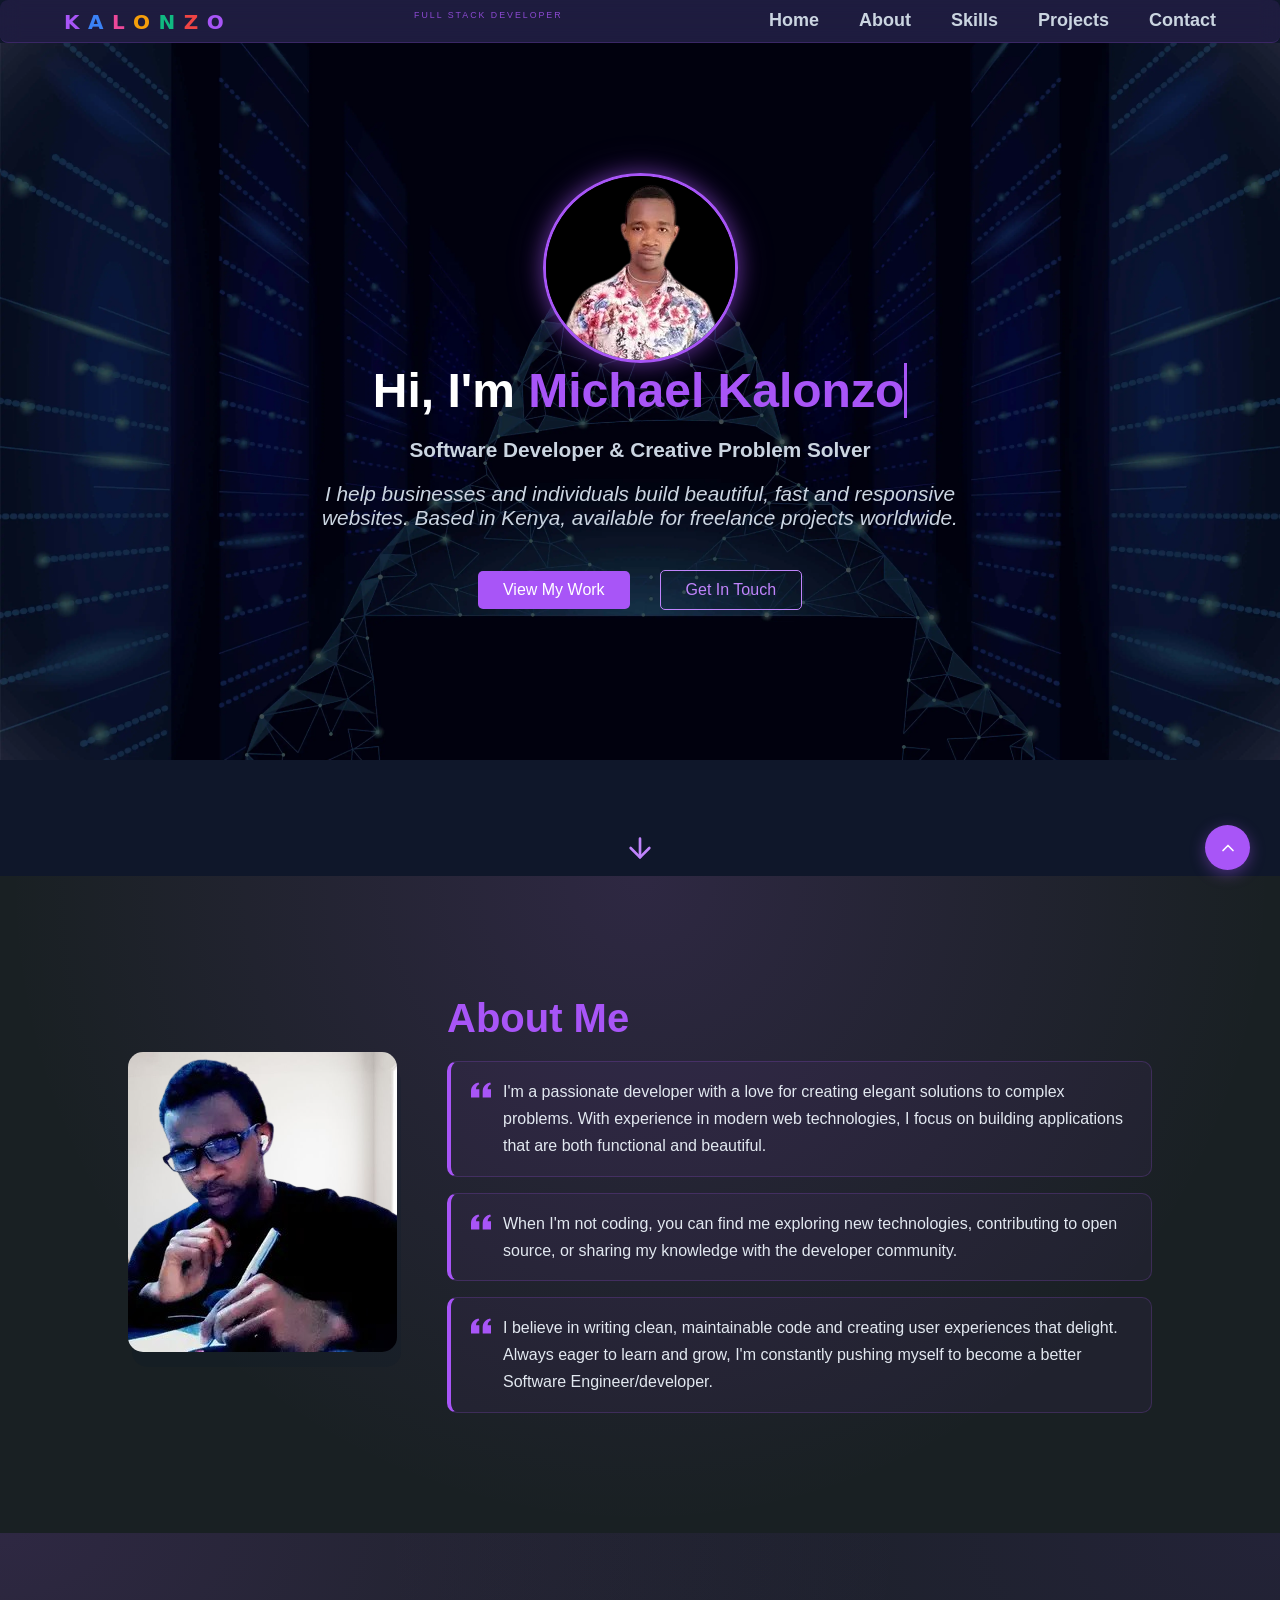
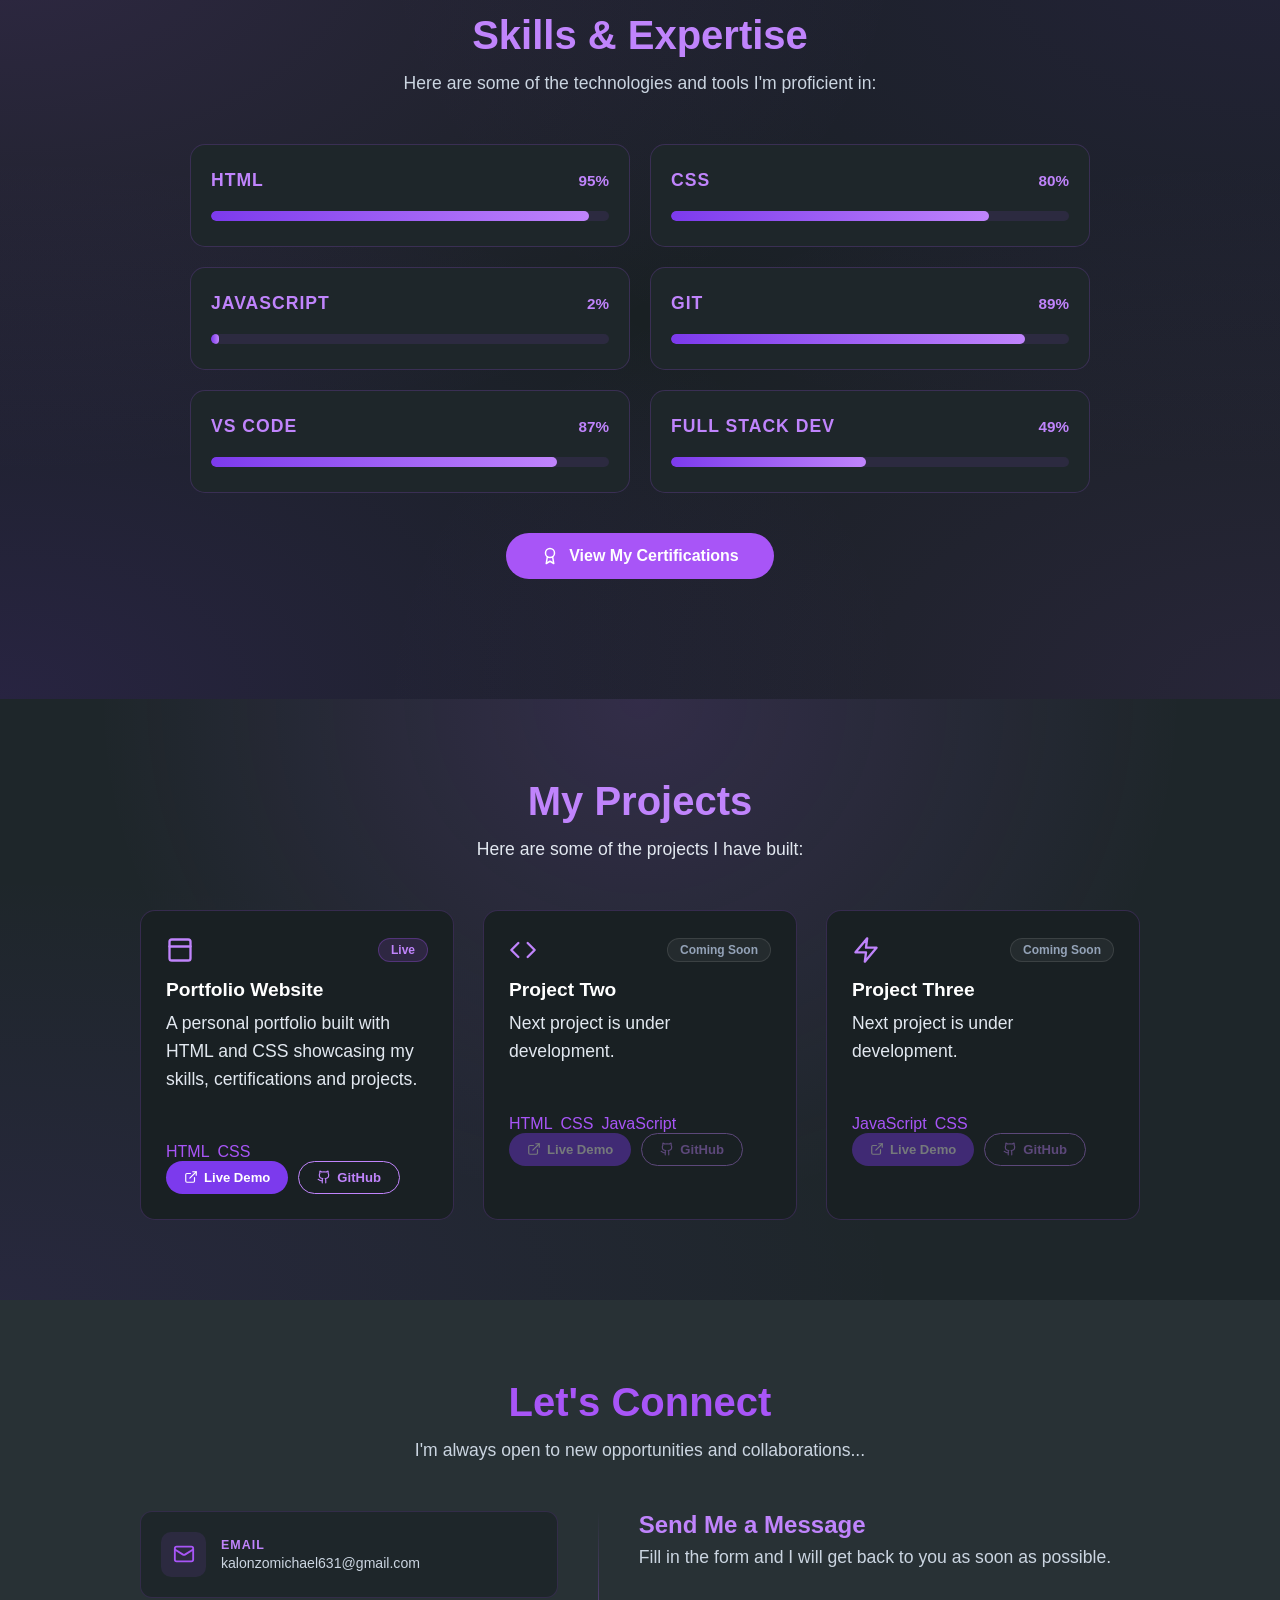
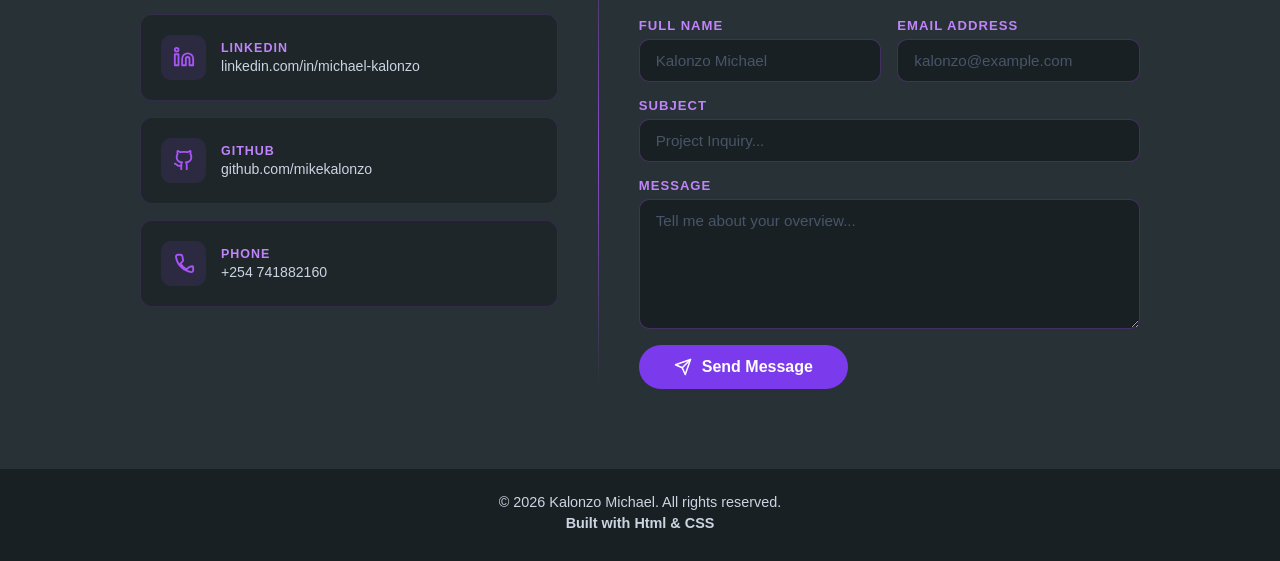
==== commit e2e1ff99: "brushing codes" ====
--- a/index.html
+++ b/index.html
@@ -5,13 +5,15 @@
   <meta name="viewport" content="width=device-width, initial-scale=1.0">
     <title>Michael kalonzo</title>
     <link rel="stylesheet" href="style.css">
-      <meta name="description" content="Michael Kalonzo | Software Developer based in Kenya. 
+      <meta name="description" content="Michael Kalonzo| Software Developer based in Kenya. 
 I build fast, beautiful and responsive websites 
 that help businesses grow online..">
 
     <!-- Open Graph Tags -->
-    <meta property="og:title" content="Michael Kalonzo - Full Stack Developer">
-    <meta property="og:description" content="Portfolio of Michael Kalonzo - Full Stack Developer specializing in HTML, CSS and JavaScript.">
+    <meta property="og:title" content="Michael Kalonzo - Software Developer">
+    <meta property="og:description" content="Michael Kalonzo | Software Developer based in Kenya. 
+I build fast, beautiful and responsive websites 
+that help businesses grow online...">
     <meta property="og:image" content="https://michael-kalonzo-portofolio.vercel.app/mike.profile.webp">
     <meta property="og:url" content="https://michael-kalonzo-portofolio.vercel.app">
     <meta property="og:type" content="website">
@@ -49,7 +51,7 @@
 <header class="hero"> 
     <img src="mike.profile.png.png" alt="Michael Kalonzo" class="profile-pic"> 
 <h1>Hi, I'm <span class="typing">Michael Kalonzo</span></h1>
-      <p><strong>Full Stack Developer & Creative Problem Solver</strong></p>
+      <p><strong>Software Developer & Creative Problem Solver</strong></p>
       <p><em>I help businesses and individuals build beautiful, 
 fast and responsive websites. Based in Kenya, 
 available for freelance projects worldwide.</em></p>
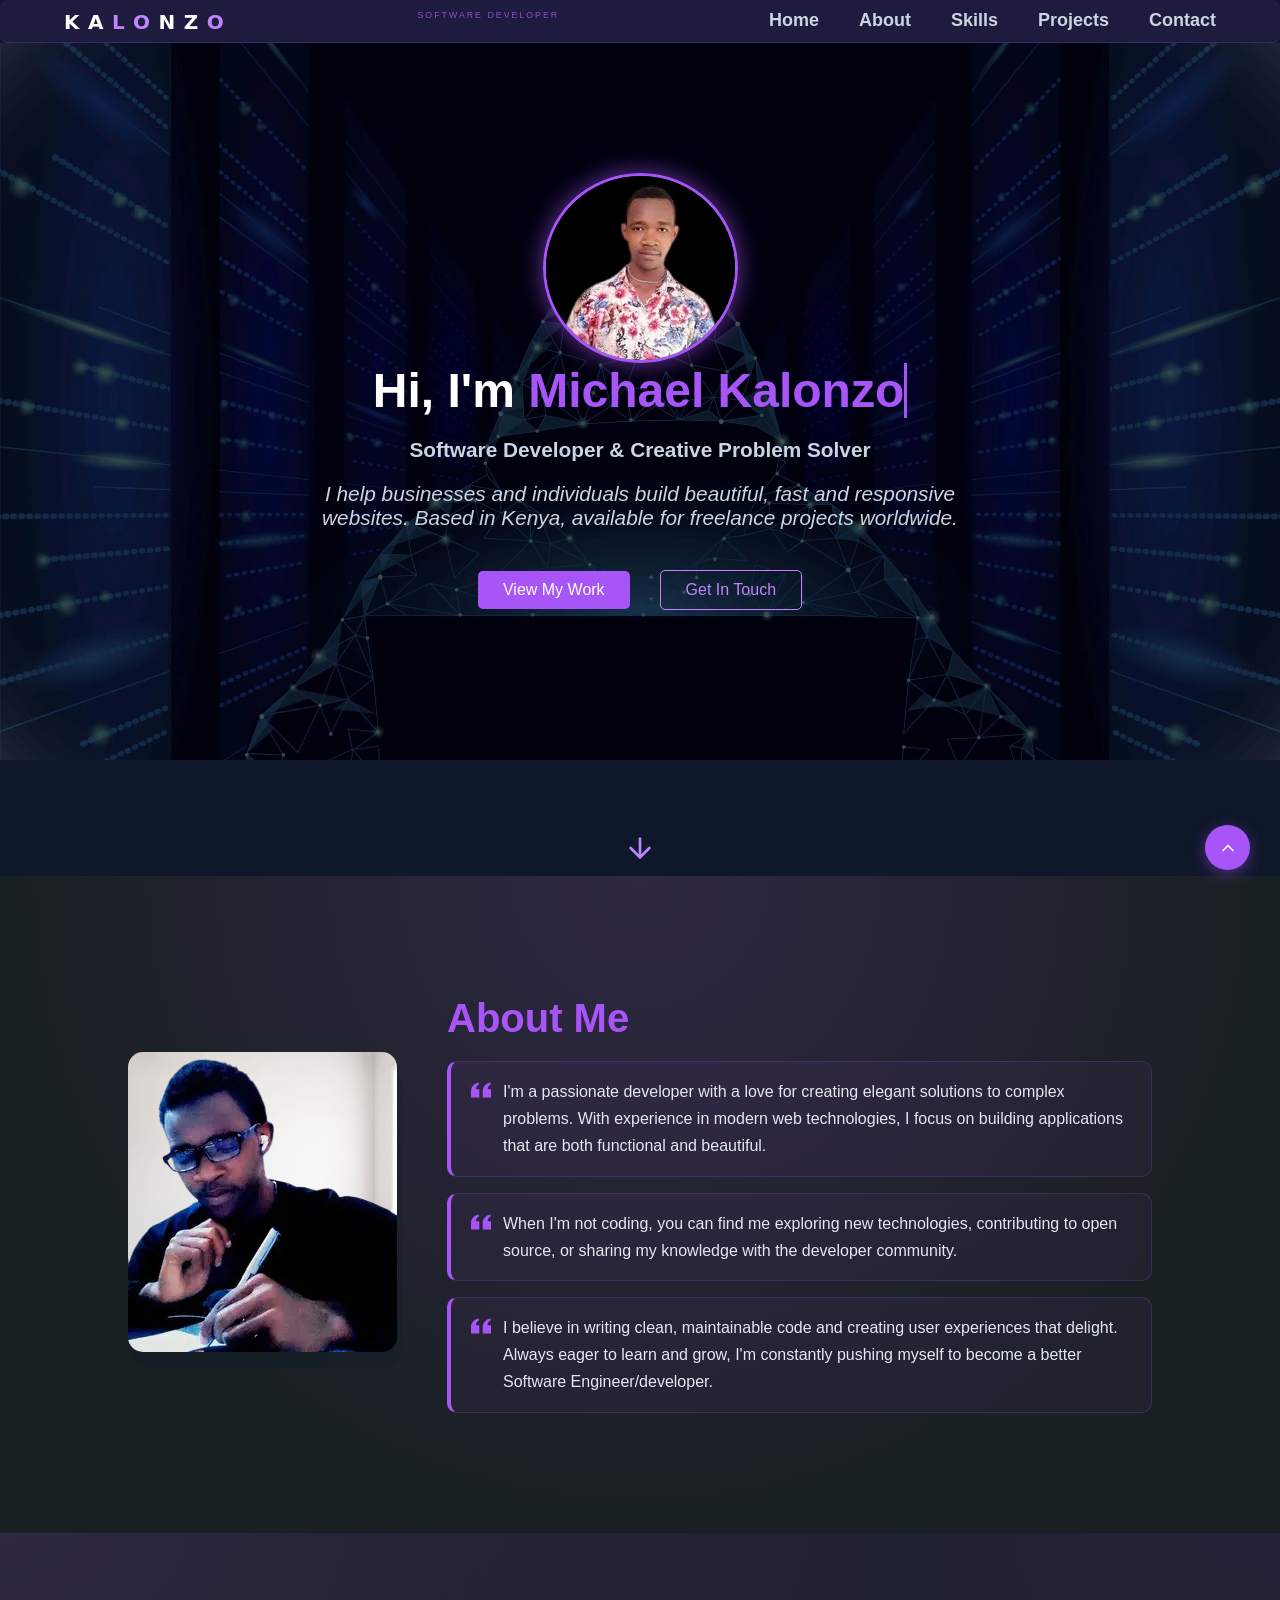
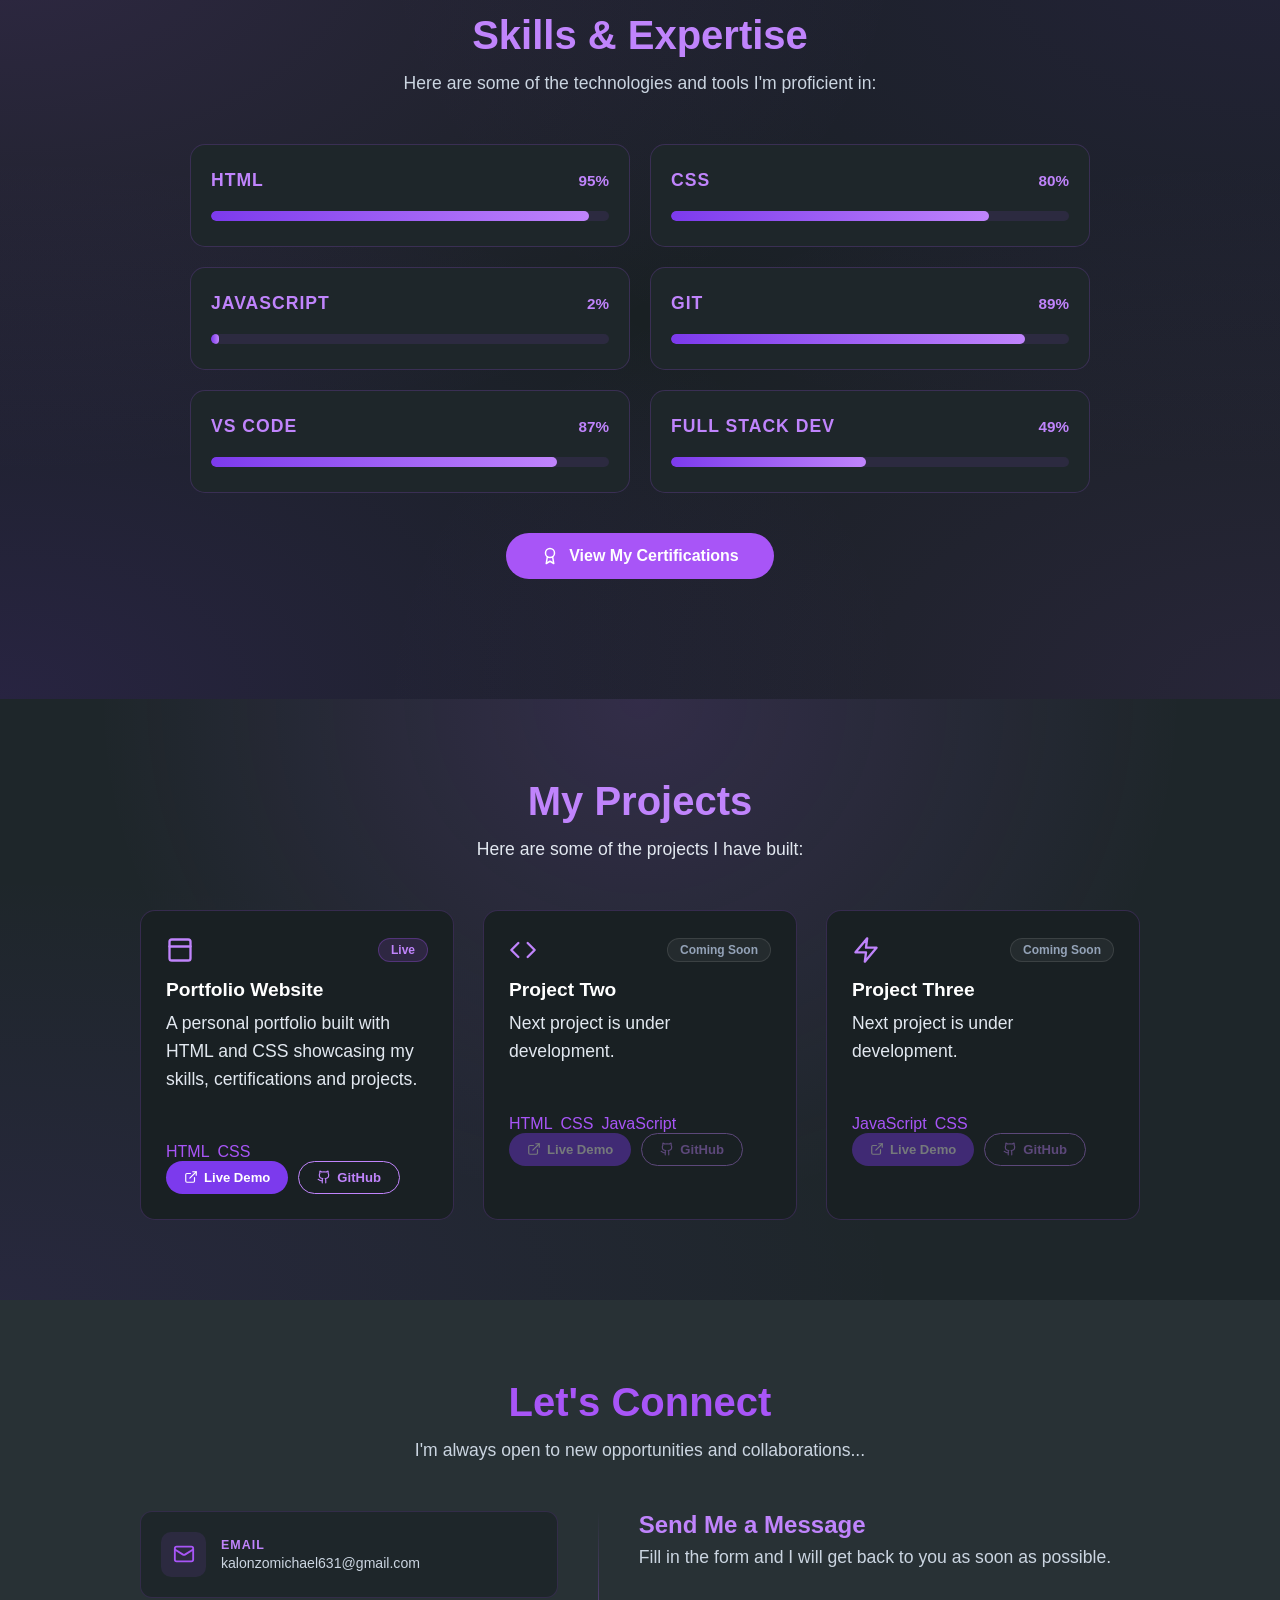
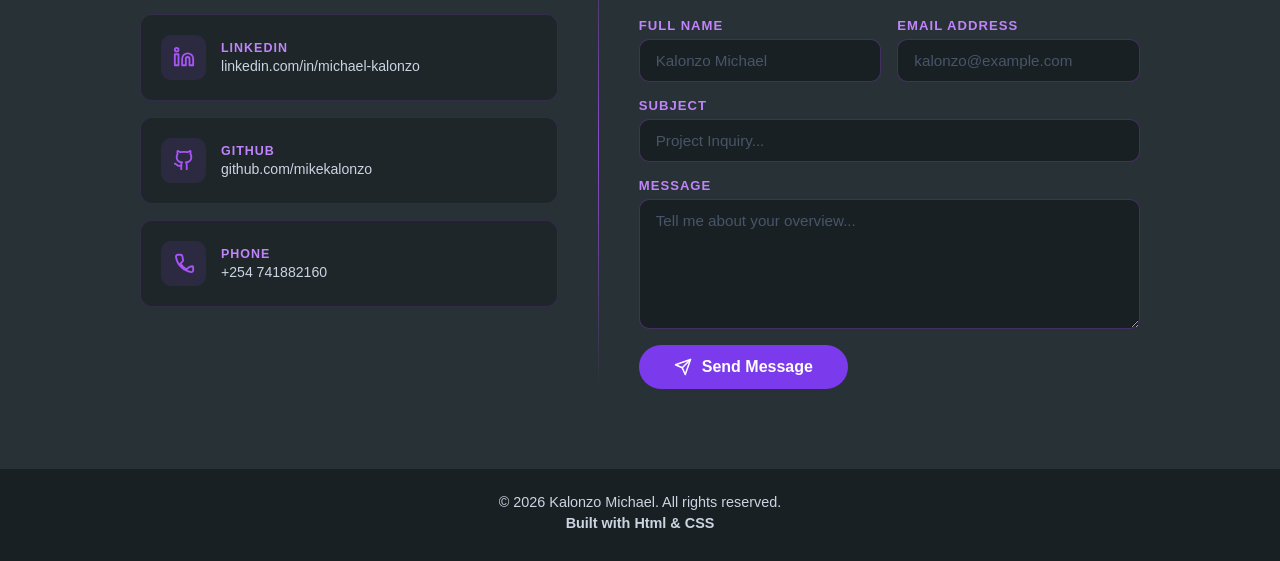
==== commit ead5b5d0: "updated logo theme" ====
--- a/index.html
+++ b/index.html
@@ -37,7 +37,7 @@
     <span class="l6">Z</span>
     <span class="l7">O</span>
 </div>
-   <div class="logo-sub">Full Stack Developer</div>
+   <div class="logo-sub">Software Developer</div>
       <ul>
         <li><a href="#home">Home</a></li>
         <li><a href="#about">About</a></li>
--- a/style.css
+++ b/style.css
@@ -216,22 +216,13 @@
 }
 
 /* Each letter gets its own color */
-.l1 { color: #a855f7; }  /* purple */
-.l2 { color: #3b82f6; }  /* blue */
-.l3 { color: #ec4899; }  /* pink */
-.l4 { color: #f59e0b; }  /* yellow */
-.l5 { color: #10b981; }  /* green */
-.l6 { color: #ef4444; }  /* red */
-.l7 { color: #a855f7; }  /* purple */
-
-/* Each letter bounces up on hover */
-.logo:hover .l1 { transform: translateY(-4px); }
-.logo:hover .l2 { transform: translateY(-4px); animation-delay: 0.05s; }
-.logo:hover .l3 { transform: translateY(-4px); animation-delay: 0.1s; }
-.logo:hover .l4 { transform: translateY(-4px); animation-delay: 0.15s; }
-.logo:hover .l5 { transform: translateY(-4px); animation-delay: 0.2s; }
-.logo:hover .l6 { transform: translateY(-4px); animation-delay: 0.25s; }
-.logo:hover .l7 { transform: translateY(-4px); animation-delay: 0.3s; }
+.l1 { color: #ffffff; }
+.l2 { color: #ffffff; }
+.l3 { color: #c084fc; }  /* highlight middle letters */
+.l4 { color: #c084fc; }
+.l5 { color: #ffffff; }
+.l6 { color: #ffffff; }
+.l7 { color: #c084fc; }
 
 
 @media (max-width:768px) {
